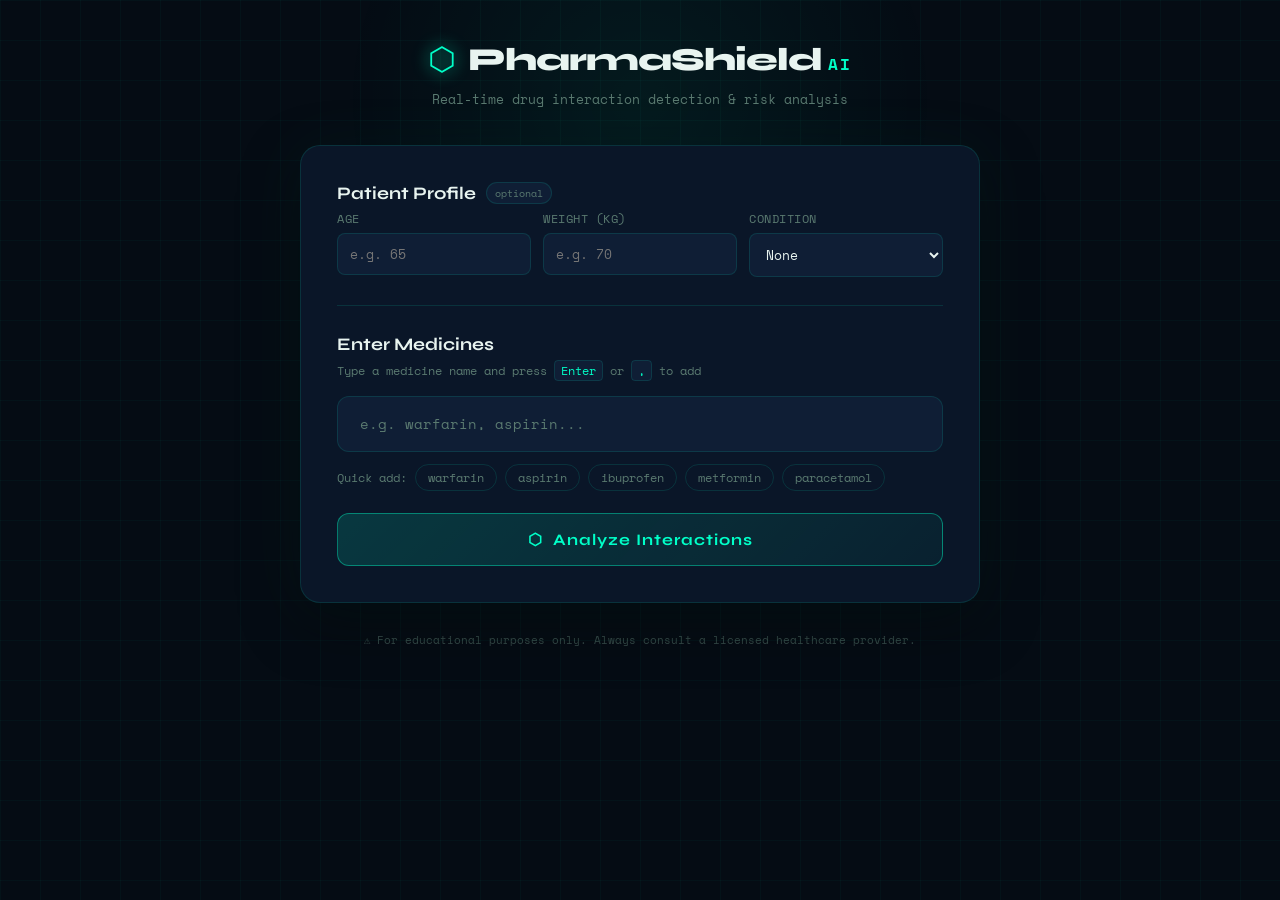
==== frontend/index.html @ 7d6c2cfd "initial project setup-all files added" ====
<!DOCTYPE html>
<html lang="en">
<head>
  <meta charset="UTF-8" />
  <meta name="viewport" content="width=device-width, initial-scale=1.0"/>
  <title>PharmaShield AI — Drug Interaction Checker</title>
  <link rel="preconnect" href="https://fonts.googleapis.com">
  <link href="https://fonts.googleapis.com/css2?family=Space+Mono:wght@400;700&family=Syne:wght@400;600;700;800&display=swap" rel="stylesheet">
  <link rel="stylesheet" href="style.css" />
</head>
<body>

  <div class="bg-grid"></div>
  <div class="bg-glow"></div>

  <div class="app-wrapper">

    <!-- Header -->
    <header class="header">
      <div class="logo">
        <span class="logo-icon">⬡</span>
        <div class="logo-text">
          <span class="logo-main">PharmaShield</span>
          <span class="logo-sub">AI</span>
        </div>
      </div>
      <p class="tagline">Real-time drug interaction detection & risk analysis</p>
    </header>

    <!-- Main Card -->
    <main class="main-card">

      <!-- Patient Profile -->
      <section class="patient-section">
        <h2 class="section-title">Patient Profile <span class="optional-tag">optional</span></h2>
        <div class="patient-grid">
          <div class="field-group">
            <label class="field-label">Age</label>
            <input type="number" id="patientAge" class="field-input" placeholder="e.g. 65" min="1" max="120"/>
          </div>
          <div class="field-group">
            <label class="field-label">Weight (kg)</label>
            <input type="number" id="patientWeight" class="field-input" placeholder="e.g. 70" min="1" max="300"/>
          </div>
          <div class="field-group">
            <label class="field-label">Condition</label>
            <select id="patientCondition" class="field-input">
              <option value="None">None</option>
              <option>Diabetes</option>
              <option>Hypertension</option>
              <option>Heart Disease</option>
              <option>Kidney Disease</option>
              <option>Liver Disease</option>
              <option>Asthma</option>
              <option>Thyroid Disorder</option>
              <option>Pregnancy</option>
            </select>
          </div>
        </div>
      </section>

      <div class="divider"></div>

      <!-- Medicine Input -->
      <section class="input-section">
        <h2 class="section-title">Enter Medicines</h2>
        <p class="section-desc">Type a medicine name and press <kbd>Enter</kbd> or <kbd>,</kbd> to add</p>

        <div class="tag-input-wrapper" id="tagWrapper">
          <div class="tags-container" id="tagsContainer"></div>
          <input
            type="text"
            id="medicineInput"
            class="tag-input"
            placeholder="e.g. warfarin, aspirin..."
            autocomplete="off"
          />
        </div>
        <div class="autocomplete-dropdown" id="autocompleteDropdown"></div>

        <!-- Quick add chips -->
        <div class="quick-add">
          <span class="quick-label">Quick add:</span>
          <button class="chip" onclick="addMedicine('warfarin')">warfarin</button>
          <button class="chip" onclick="addMedicine('aspirin')">aspirin</button>
          <button class="chip" onclick="addMedicine('ibuprofen')">ibuprofen</button>
          <button class="chip" onclick="addMedicine('metformin')">metformin</button>
          <button class="chip" onclick="addMedicine('paracetamol')">paracetamol</button>
        </div>

        <button class="check-btn" id="checkBtn" onclick="checkInteractions()">
          <span class="btn-icon">⬡</span>
          Analyze Interactions
        </button>
      </section>

      <!-- Loading -->
      <div class="loading-state" id="loadingState" style="display:none">
        <div class="loading-spinner"></div>
        <p class="loading-text">Analyzing drug interactions...</p>
      </div>

      <!-- Results -->
      <section class="results-section" id="resultsSection" style="display:none">

        <div class="risk-banner" id="riskBanner">
          <div class="risk-icon" id="riskIcon"></div>
          <div class="risk-info">
            <span class="risk-label" id="riskLabel"></span>
            <span class="risk-detail" id="riskDetail"></span>
          </div>
          <div class="risk-badge" id="riskBadge"></div>
        </div>

        <div class="ai-box" id="aiBox" style="display:none">
          <div class="ai-header">
            <span class="ai-dot"></span>
            <span class="ai-title">AI Safety Summary</span>
          </div>
          <p class="ai-text" id="aiText"></p>
        </div>

        <div class="interactions-list" id="interactionsList"></div>

        <div class="stats-bar" id="statsBar"></div>

        <!-- Action Buttons -->
        <div class="action-row">
          <button class="action-btn whatsapp-btn" onclick="shareWhatsApp()">📲 Share on WhatsApp</button>
          <button class="action-btn history-btn" onclick="toggleHistory()">🕓 View History</button>
        </div>

        <div class="history-panel" id="historyPanel" style="display:none">
          <h3 class="history-title">Recent Checks</h3>
          <div id="historyList"></div>
        </div>

        <button class="reset-btn" onclick="resetApp()">← Check Another Combination</button>
      </section>

    </main>

    <footer class="footer">
      <p>⚠️ For educational purposes only. Always consult a licensed healthcare provider.</p>
    </footer>

  </div>

  <script src="script.js"></script>
</body>
</html>
---- frontend/style.css ----
/* ================================================
   PharmaShield AI — Dark Medical Aesthetic
   Fonts: Syne (display) + Space Mono (data)
   Theme: Deep navy + electric teal + risk colors
   ================================================ */

*, *::before, *::after { box-sizing: border-box; margin: 0; padding: 0; }

:root {
  --bg:          #050c14;
  --surface:     #0a1628;
  --surface2:    #0f1e35;
  --border:      rgba(0, 255, 200, 0.12);
  --border-hover:rgba(0, 255, 200, 0.3);
  --teal:        #00ffc8;
  --teal-dim:    rgba(0, 255, 200, 0.12);
  --red:         #ff4d6a;
  --red-dim:     rgba(255, 77, 106, 0.15);
  --orange:      #ff9f43;
  --orange-dim:  rgba(255, 159, 67, 0.15);
  --green:       #0be881;
  --green-dim:   rgba(11, 232, 129, 0.12);
  --text:        #e8f4f0;
  --text-muted:  #5a7a70;
  --text-dim:    #8aaaa0;
  --font-display:'Syne', sans-serif;
  --font-mono:   'Space Mono', monospace;
  --radius:      12px;
  --radius-sm:   8px;
}

body {
  background: var(--bg);
  color: var(--text);
  font-family: var(--font-display);
  min-height: 100vh;
  overflow-x: hidden;
}

/* ─── Background ─── */
.bg-grid {
  position: fixed; inset: 0; z-index: 0;
  background-image:
    linear-gradient(rgba(0,255,200,0.03) 1px, transparent 1px),
    linear-gradient(90deg, rgba(0,255,200,0.03) 1px, transparent 1px);
  background-size: 40px 40px;
  pointer-events: none;
}

.bg-glow {
  position: fixed; top: -200px; left: 50%; transform: translateX(-50%);
  width: 600px; height: 600px;
  background: radial-gradient(circle, rgba(0,255,200,0.06) 0%, transparent 70%);
  pointer-events: none; z-index: 0;
}

/* ─── Layout ─── */
.app-wrapper {
  position: relative; z-index: 1;
  max-width: 720px;
  margin: 0 auto;
  padding: 40px 20px 60px;
}

/* ─── Header ─── */
.header {
  text-align: center;
  margin-bottom: 36px;
  animation: fadeDown 0.6s ease both;
}

.logo {
  display: inline-flex;
  align-items: center;
  gap: 12px;
  margin-bottom: 10px;
}

.logo-icon {
  font-size: 2rem;
  color: var(--teal);
  filter: drop-shadow(0 0 8px var(--teal));
  animation: pulse 2s infinite;
}

.logo-text { display: flex; align-items: baseline; gap: 6px; }

.logo-main {
  font-size: 2rem;
  font-weight: 800;
  letter-spacing: -1px;
}

.logo-sub {
  font-size: 1rem;
  font-weight: 700;
  color: var(--teal);
  font-family: var(--font-mono);
  letter-spacing: 2px;
}

.tagline {
  font-size: 0.82rem;
  color: var(--text-muted);
  font-family: var(--font-mono);
}

/* ─── Card ─── */
.main-card {
  background: var(--surface);
  border: 1px solid var(--border);
  border-radius: 20px;
  padding: 36px;
  box-shadow: 0 0 60px rgba(0,255,200,0.04), 0 20px 60px rgba(0,0,0,0.4);
  animation: fadeUp 0.7s ease both;
}

.divider {
  height: 1px;
  background: var(--border);
  margin: 28px 0;
}

/* ─── Section Titles ─── */
.section-title {
  font-size: 1.1rem;
  font-weight: 700;
  margin-bottom: 6px;
  display: flex;
  align-items: center;
  gap: 10px;
}

.optional-tag {
  font-size: 0.65rem;
  font-family: var(--font-mono);
  color: var(--text-muted);
  background: var(--surface2);
  border: 1px solid var(--border);
  border-radius: 20px;
  padding: 2px 8px;
  font-weight: 400;
}

.section-desc {
  font-size: 0.78rem;
  color: var(--text-muted);
  font-family: var(--font-mono);
  margin-bottom: 16px;
}

kbd {
  background: var(--surface2);
  border: 1px solid var(--border);
  border-radius: 4px;
  padding: 1px 6px;
  font-family: var(--font-mono);
  font-size: 0.72rem;
  color: var(--teal);
}

/* ─── Patient Profile ─── */
.patient-grid {
  display: grid;
  grid-template-columns: 1fr 1fr 1fr;
  gap: 12px;
}

.field-group { display: flex; flex-direction: column; gap: 6px; }

.field-label {
  font-size: 0.72rem;
  font-family: var(--font-mono);
  color: var(--text-muted);
  text-transform: uppercase;
  letter-spacing: 0.5px;
}

.field-input {
  background: var(--surface2);
  border: 1px solid var(--border);
  border-radius: var(--radius-sm);
  padding: 10px 12px;
  color: var(--text);
  font-family: var(--font-mono);
  font-size: 0.82rem;
  outline: none;
  transition: border-color 0.2s;
  width: 100%;
}

.field-input:focus {
  border-color: var(--teal);
  box-shadow: 0 0 0 3px rgba(0,255,200,0.06);
}

.field-input option { background: var(--surface2); }

/* ─── Tag Input ─── */
.tag-input-wrapper {
  background: var(--surface2);
  border: 1px solid var(--border);
  border-radius: var(--radius);
  padding: 10px 14px;
  min-height: 56px;
  display: flex;
  flex-wrap: wrap;
  align-items: center;
  gap: 8px;
  cursor: text;
  transition: border-color 0.2s;
}

.tag-input-wrapper:focus-within {
  border-color: var(--teal);
  box-shadow: 0 0 0 3px rgba(0,255,200,0.06);
}

.tags-container { display: flex; flex-wrap: wrap; gap: 6px; }

.medicine-tag {
  background: var(--teal-dim);
  border: 1px solid rgba(0,255,200,0.3);
  color: var(--teal);
  border-radius: 20px;
  padding: 4px 10px 4px 12px;
  font-size: 0.78rem;
  font-family: var(--font-mono);
  display: flex;
  align-items: center;
  gap: 6px;
  animation: tagPop 0.2s ease both;
}

.medicine-tag .remove-tag {
  cursor: pointer;
  color: rgba(0,255,200,0.5);
  transition: color 0.15s;
  line-height: 1;
}
.medicine-tag .remove-tag:hover { color: var(--teal); }

.tag-input {
  background: transparent;
  border: none;
  outline: none;
  color: var(--text);
  font-family: var(--font-mono);
  font-size: 0.85rem;
  flex: 1;
  min-width: 140px;
}
.tag-input::placeholder { color: var(--text-muted); }

/* ─── Autocomplete ─── */
.autocomplete-dropdown {
  background: var(--surface2);
  border: 1px solid var(--border-hover);
  border-radius: var(--radius-sm);
  margin-top: 4px;
  display: none;
  max-height: 180px;
  overflow-y: auto;
  box-shadow: 0 10px 30px rgba(0,0,0,0.4);
}
.autocomplete-dropdown.visible { display: block; }

.autocomplete-item {
  padding: 10px 14px;
  font-size: 0.8rem;
  font-family: var(--font-mono);
  color: var(--text-dim);
  cursor: pointer;
  transition: all 0.15s;
}
.autocomplete-item:hover,
.autocomplete-item.active {
  background: var(--teal-dim);
  color: var(--teal);
}

/* ─── Quick Chips ─── */
.quick-add {
  display: flex;
  flex-wrap: wrap;
  align-items: center;
  gap: 8px;
  margin-top: 12px;
}

.quick-label {
  font-size: 0.72rem;
  color: var(--text-muted);
  font-family: var(--font-mono);
}

.chip {
  background: transparent;
  border: 1px solid var(--border);
  color: var(--text-muted);
  border-radius: 20px;
  padding: 4px 12px;
  font-size: 0.72rem;
  font-family: var(--font-mono);
  cursor: pointer;
  transition: all 0.2s;
}
.chip:hover {
  border-color: var(--teal);
  color: var(--teal);
  background: var(--teal-dim);
}

/* ─── Check Button ─── */
.check-btn {
  width: 100%;
  margin-top: 22px;
  padding: 16px;
  background: linear-gradient(135deg, rgba(0,255,200,0.15), rgba(0,255,200,0.05));
  border: 1px solid rgba(0,255,200,0.4);
  border-radius: var(--radius);
  color: var(--teal);
  font-family: var(--font-display);
  font-size: 1rem;
  font-weight: 700;
  letter-spacing: 1px;
  cursor: pointer;
  transition: all 0.25s;
  display: flex;
  align-items: center;
  justify-content: center;
  gap: 10px;
}
.check-btn:hover {
  background: linear-gradient(135deg, rgba(0,255,200,0.25), rgba(0,255,200,0.1));
  box-shadow: 0 0 30px rgba(0,255,200,0.15);
  transform: translateY(-1px);
}
.check-btn:active { transform: translateY(0); }
.btn-icon { animation: spin 8s linear infinite; }

/* ─── Loading ─── */
.loading-state { text-align: center; padding: 50px 20px; }

.loading-spinner {
  width: 48px; height: 48px;
  border: 2px solid var(--border);
  border-top-color: var(--teal);
  border-radius: 50%;
  animation: spinFast 0.8s linear infinite;
  margin: 0 auto 20px;
}

.loading-text {
  font-family: var(--font-mono);
  font-size: 0.82rem;
  color: var(--text-muted);
}

/* ─── Risk Banner ─── */
.risk-banner {
  border-radius: var(--radius);
  padding: 20px 24px;
  display: flex;
  align-items: center;
  gap: 16px;
  margin-bottom: 18px;
  animation: fadeUp 0.4s ease both;
}
.risk-banner.dangerous   { background: var(--red-dim);   border: 1px solid rgba(255,77,106,0.4); }
.risk-banner.moderate    { background: var(--orange-dim); border: 1px solid rgba(255,159,67,0.4); }
.risk-banner.safe,
.risk-banner.no_interactions_found {
  background: var(--green-dim);
  border: 1px solid rgba(11,232,129,0.3);
}

.risk-icon { font-size: 2rem; }
.risk-info { flex: 1; }

.risk-label {
  display: block;
  font-size: 1rem;
  font-weight: 800;
  margin-bottom: 3px;
}
.risk-banner.dangerous .risk-label   { color: var(--red); }
.risk-banner.moderate .risk-label    { color: var(--orange); }
.risk-banner.safe .risk-label,
.risk-banner.no_interactions_found .risk-label { color: var(--green); }

.risk-detail {
  font-size: 0.76rem;
  font-family: var(--font-mono);
  color: var(--text-muted);
}

.risk-badge {
  font-family: var(--font-mono);
  font-size: 0.68rem;
  padding: 4px 10px;
  border-radius: 20px;
  font-weight: 700;
  letter-spacing: 1px;
  white-space: nowrap;
}
.risk-banner.dangerous .risk-badge {
  background: rgba(255,77,106,0.2); color: var(--red);
  border: 1px solid rgba(255,77,106,0.3);
}
.risk-banner.moderate .risk-badge {
  background: rgba(255,159,67,0.2); color: var(--orange);
  border: 1px solid rgba(255,159,67,0.3);
}
.risk-banner.safe .risk-badge,
.risk-banner.no_interactions_found .risk-badge {
  background: rgba(11,232,129,0.15); color: var(--green);
  border: 1px solid rgba(11,232,129,0.3);
}

/* ─── AI Box ─── */
.ai-box {
  background: rgba(0,255,200,0.04);
  border: 1px solid rgba(0,255,200,0.15);
  border-radius: var(--radius);
  padding: 18px 20px;
  margin-bottom: 18px;
  animation: fadeUp 0.5s ease both 0.1s;
}

.ai-header {
  display: flex;
  align-items: center;
  gap: 8px;
  margin-bottom: 10px;
}

.ai-dot {
  width: 8px; height: 8px;
  background: var(--teal);
  border-radius: 50%;
  animation: pulse 1.5s infinite;
  box-shadow: 0 0 8px var(--teal);
}

.ai-title {
  font-size: 0.72rem;
  font-family: var(--font-mono);
  color: var(--teal);
  letter-spacing: 1px;
  text-transform: uppercase;
}

.ai-text {
  font-size: 0.86rem;
  color: var(--text-dim);
  line-height: 1.7;
}

/* ─── Interaction Cards ─── */
.interactions-list {
  display: flex;
  flex-direction: column;
  gap: 10px;
  margin-bottom: 18px;
}

.interaction-card {
  background: var(--surface2);
  border-radius: var(--radius);
  padding: 16px 18px;
  border-left: 3px solid transparent;
  animation: fadeUp 0.4s ease both;
  transition: transform 0.2s;
}
.interaction-card:hover { transform: translateX(3px); }
.interaction-card.dangerous { border-left-color: var(--red); }
.interaction-card.moderate  { border-left-color: var(--orange); }
.interaction-card.safe      { border-left-color: var(--green); }

.card-header {
  display: flex;
  align-items: center;
  justify-content: space-between;
  margin-bottom: 8px;
}

.drug-pair {
  font-family: var(--font-mono);
  font-size: 0.85rem;
  font-weight: 700;
  color: var(--text);
}
.drug-pair .plus { color: var(--text-muted); margin: 0 5px; }

.severity-pill {
  font-size: 0.66rem;
  font-family: var(--font-mono);
  font-weight: 700;
  letter-spacing: 1px;
  text-transform: uppercase;
  padding: 3px 10px;
  border-radius: 20px;
}
.severity-pill.dangerous { background: rgba(255,77,106,0.15);  color: var(--red);    border: 1px solid rgba(255,77,106,0.25); }
.severity-pill.moderate  { background: rgba(255,159,67,0.15);  color: var(--orange); border: 1px solid rgba(255,159,67,0.25); }
.severity-pill.safe      { background: rgba(11,232,129,0.1);   color: var(--green);  border: 1px solid rgba(11,232,129,0.2); }

.card-effect {
  font-size: 0.82rem;
  color: var(--text-dim);
  line-height: 1.6;
  margin-bottom: 8px;
}

.card-recommendation {
  font-size: 0.76rem;
  font-family: var(--font-mono);
  color: var(--text-muted);
  padding: 8px 12px;
  background: rgba(255,255,255,0.03);
  border-radius: 6px;
  line-height: 1.5;
}
.card-recommendation::before { content: "→ "; color: var(--teal); }

/* ─── Stats Bar ─── */
.stats-bar {
  display: flex;
  gap: 1px;
  background: var(--border);
  border-radius: var(--radius-sm);
  overflow: hidden;
  margin-bottom: 18px;
}

.stat-item {
  flex: 1;
  background: var(--surface2);
  padding: 12px 8px;
  text-align: center;
}

.stat-value {
  display: block;
  font-size: 1.3rem;
  font-weight: 800;
  font-family: var(--font-mono);
  color: var(--teal);
}

.stat-label {
  font-size: 0.65rem;
  color: var(--text-muted);
  font-family: var(--font-mono);
  text-transform: uppercase;
  letter-spacing: 0.5px;
}

/* ─── Action Row ─── */
.action-row {
  display: flex;
  gap: 10px;
  margin-bottom: 12px;
}

.action-btn {
  flex: 1;
  padding: 11px;
  border-radius: var(--radius-sm);
  font-family: var(--font-mono);
  font-size: 0.78rem;
  cursor: pointer;
  transition: all 0.2s;
  border: 1px solid var(--border);
  background: transparent;
  color: var(--text-muted);
}

.action-btn:hover {
  border-color: var(--teal);
  color: var(--teal);
  background: var(--teal-dim);
}

/* ─── History ─── */
.history-panel {
  background: var(--surface2);
  border: 1px solid var(--border);
  border-radius: var(--radius);
  padding: 16px;
  margin-bottom: 12px;
}

.history-title {
  font-size: 0.8rem;
  font-family: var(--font-mono);
  color: var(--text-muted);
  text-transform: uppercase;
  letter-spacing: 1px;
  margin-bottom: 12px;
}

.history-item {
  display: flex;
  justify-content: space-between;
  align-items: center;
  padding: 8px 0;
  border-bottom: 1px solid var(--border);
  font-size: 0.78rem;
}
.history-item:last-child { border-bottom: none; }

.history-meds {
  font-family: var(--font-mono);
  color: var(--text-dim);
}

.history-risk {
  font-family: var(--font-mono);
  font-size: 0.68rem;
  font-weight: 700;
  padding: 2px 8px;
  border-radius: 10px;
}
.history-risk.dangerous { color: var(--red);    background: var(--red-dim); }
.history-risk.moderate  { color: var(--orange); background: var(--orange-dim); }
.history-risk.safe,
.history-risk.no_interactions_found { color: var(--green); background: var(--green-dim); }

/* ─── Reset Button ─── */
.reset-btn {
  background: transparent;
  border: 1px solid var(--border);
  color: var(--text-muted);
  border-radius: var(--radius-sm);
  padding: 10px 20px;
  font-family: var(--font-mono);
  font-size: 0.78rem;
  cursor: pointer;
  transition: all 0.2s;
  width: 100%;
}
.reset-btn:hover {
  border-color: var(--teal);
  color: var(--teal);
}

/* ─── Footer ─── */
.footer {
  text-align: center;
  margin-top: 28px;
  font-size: 0.7rem;
  font-family: var(--font-mono);
  color: var(--text-muted);
  opacity: 0.5;
}

/* ─── Animations ─── */
@keyframes fadeDown {
  from { opacity: 0; transform: translateY(-20px); }
  to   { opacity: 1; transform: translateY(0); }
}
@keyframes fadeUp {
  from { opacity: 0; transform: translateY(16px); }
  to   { opacity: 1; transform: translateY(0); }
}
@keyframes tagPop {
  from { opacity: 0; transform: scale(0.8); }
  to   { opacity: 1; transform: scale(1); }
}
@keyframes pulse {
  0%, 100% { opacity: 1; }
  50%       { opacity: 0.4; }
}
@keyframes spin     { to { transform: rotate(360deg); } }
@keyframes spinFast { to { transform: rotate(360deg); } }
@keyframes shake {
  0%, 100% { transform: translateX(0); }
  20%      { transform: translateX(-6px); }
  40%      { transform: translateX(6px); }
  60%      { transform: translateX(-4px); }
  80%      { transform: translateX(4px); }
}

/* ─── Scrollbar ─── */
::-webkit-scrollbar { width: 4px; }
::-webkit-scrollbar-track { background: transparent; }
::-webkit-scrollbar-thumb { background: var(--border); border-radius: 4px; }

/* ─── Responsive ─── */
@media (max-width: 520px) {
  .main-card    { padding: 20px 16px; }
  .logo-main    { font-size: 1.5rem; }
  .patient-grid { grid-template-columns: 1fr 1fr; }
  .stats-bar    { flex-wrap: wrap; }
  .action-row   { flex-direction: column; }
}
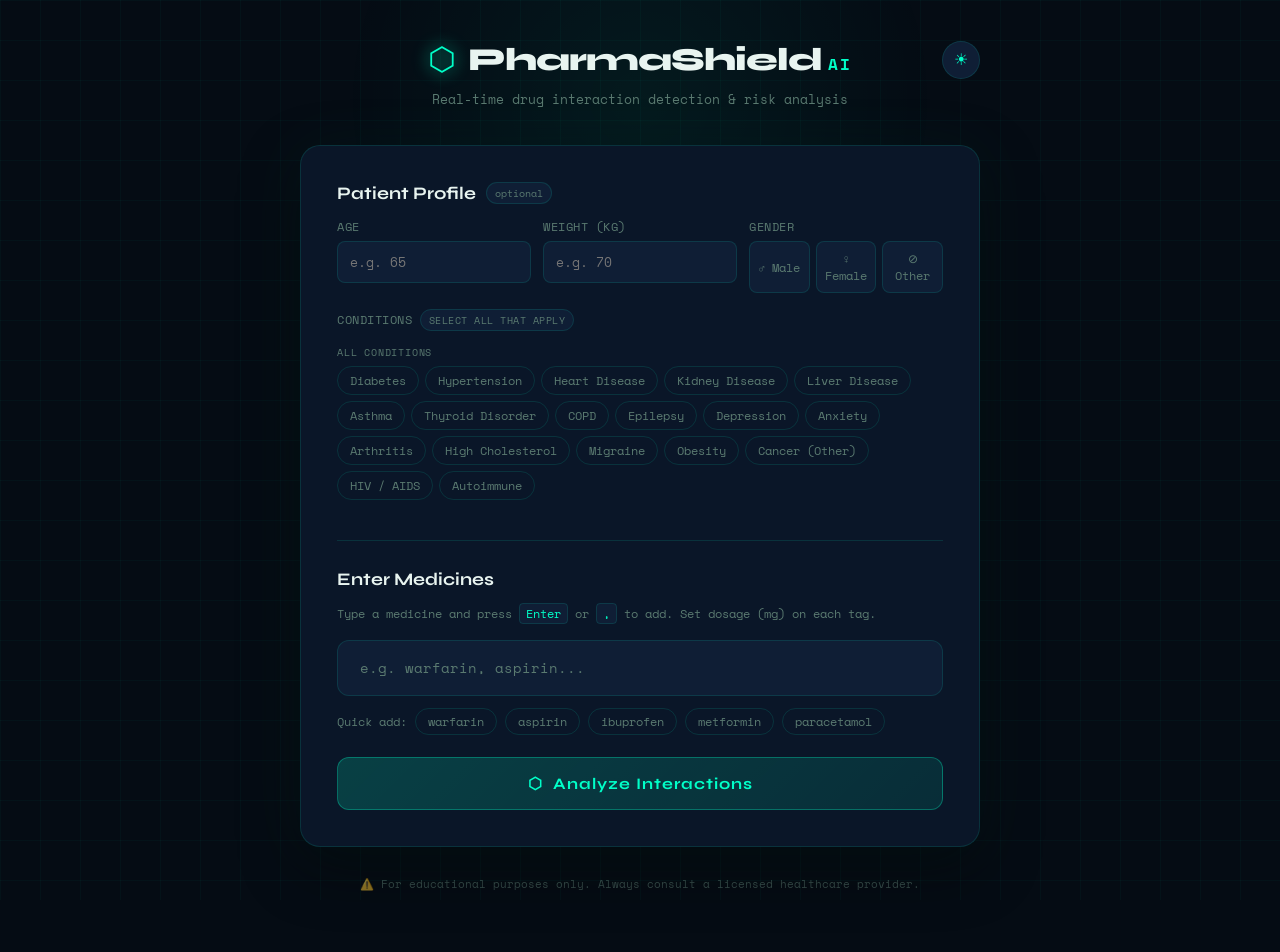
==== commit 03fb93cc: "added features" ====
--- a/frontend/index.html
+++ b/frontend/index.html
@@ -1,5 +1,5 @@
 <!DOCTYPE html>
-<html lang="en">
+<html lang="en" data-theme="dark">
 <head>
   <meta charset="UTF-8" />
   <meta name="viewport" content="width=device-width, initial-scale=1.0"/>
@@ -17,12 +17,17 @@
 
     <!-- Header -->
     <header class="header">
-      <div class="logo">
-        <span class="logo-icon">⬡</span>
-        <div class="logo-text">
-          <span class="logo-main">PharmaShield</span>
-          <span class="logo-sub">AI</span>
+      <div class="header-top">
+        <div class="logo">
+          <span class="logo-icon">⬡</span>
+          <div class="logo-text">
+            <span class="logo-main">PharmaShield</span>
+            <span class="logo-sub">AI</span>
+          </div>
         </div>
+        <button class="theme-toggle" id="themeToggle" onclick="toggleTheme()" title="Toggle light / dark">
+          <span class="theme-icon" id="themeIcon">☀</span>
+        </button>
       </div>
       <p class="tagline">Real-time drug interaction detection & risk analysis</p>
     </header>
@@ -33,6 +38,7 @@
       <!-- Patient Profile -->
       <section class="patient-section">
         <h2 class="section-title">Patient Profile <span class="optional-tag">optional</span></h2>
+
         <div class="patient-grid">
           <div class="field-group">
             <label class="field-label">Age</label>
@@ -43,18 +49,34 @@
             <input type="number" id="patientWeight" class="field-input" placeholder="e.g. 70" min="1" max="300"/>
           </div>
           <div class="field-group">
-            <label class="field-label">Condition</label>
-            <select id="patientCondition" class="field-input">
-              <option value="None">None</option>
-              <option>Diabetes</option>
-              <option>Hypertension</option>
-              <option>Heart Disease</option>
-              <option>Kidney Disease</option>
-              <option>Liver Disease</option>
-              <option>Asthma</option>
-              <option>Thyroid Disorder</option>
-              <option>Pregnancy</option>
-            </select>
+            <label class="field-label">Gender</label>
+            <div class="gender-group" id="genderGroup">
+              <button class="gender-btn" data-val="male"   onclick="selectGender(this)">♂ Male</button>
+              <button class="gender-btn" data-val="female" onclick="selectGender(this)">♀ Female</button>
+              <button class="gender-btn" data-val="other"  onclick="selectGender(this)">⊘ Other</button>
+            </div>
+          </div>
+        </div>
+
+        <!-- Conditions block — JS populates chips -->
+        <div class="field-group condition-field">
+          <div class="condition-label-row">
+            <label class="field-label">
+              Conditions <span class="optional-tag">select all that apply</span>
+            </label>
+            <span class="condition-gender-hint" id="conditionGenderHint"></span>
+          </div>
+
+          <!-- Priority / gender-specific conditions -->
+          <div class="condition-section" id="prioritySection" style="display:none">
+            <span class="condition-section-label" id="priorityLabel"></span>
+            <div class="condition-tags-wrapper" id="priorityChips"></div>
+          </div>
+
+          <!-- General conditions always visible -->
+          <div class="condition-section">
+            <span class="condition-section-label" id="generalLabel">General</span>
+            <div class="condition-tags-wrapper" id="generalChips"></div>
           </div>
         </div>
       </section>
@@ -64,7 +86,9 @@
       <!-- Medicine Input -->
       <section class="input-section">
         <h2 class="section-title">Enter Medicines</h2>
-        <p class="section-desc">Type a medicine name and press <kbd>Enter</kbd> or <kbd>,</kbd> to add</p>
+        <p class="section-desc">
+          Type a medicine and press <kbd>Enter</kbd> or <kbd>,</kbd> to add. Set dosage (mg) on each tag.
+        </p>
 
         <div class="tag-input-wrapper" id="tagWrapper">
           <div class="tags-container" id="tagsContainer"></div>
@@ -78,7 +102,6 @@
         </div>
         <div class="autocomplete-dropdown" id="autocompleteDropdown"></div>
 
-        <!-- Quick add chips -->
         <div class="quick-add">
           <span class="quick-label">Quick add:</span>
           <button class="chip" onclick="addMedicine('warfarin')">warfarin</button>
@@ -121,13 +144,11 @@
         </div>
 
         <div class="interactions-list" id="interactionsList"></div>
-
         <div class="stats-bar" id="statsBar"></div>
 
-        <!-- Action Buttons -->
         <div class="action-row">
-          <button class="action-btn whatsapp-btn" onclick="shareWhatsApp()">📲 Share on WhatsApp</button>
-          <button class="action-btn history-btn" onclick="toggleHistory()">🕓 View History</button>
+          <button class="action-btn" onclick="shareWhatsApp()">📲 Share on WhatsApp</button>
+          <button class="action-btn" onclick="toggleHistory()">🕓 View History</button>
         </div>
 
         <div class="history-panel" id="historyPanel" style="display:none">
--- a/frontend/style.css
+++ b/frontend/style.css
@@ -1,698 +1,1001 @@
 /* ================================================
-   PharmaShield AI — Dark Medical Aesthetic
-   Fonts: Syne (display) + Space Mono (data)
-   Theme: Deep navy + electric teal + risk colors
+   PharmaShield AI — Style
+   Fonts : Syne (display) + Space Mono (data)
+   Themes: Dark (default) + Light
    ================================================ */
 
-*, *::before, *::after { box-sizing: border-box; margin: 0; padding: 0; }
+   *, *::before, *::after { box-sizing: border-box; margin: 0; padding: 0; }
 
-:root {
-  --bg:          #050c14;
-  --surface:     #0a1628;
-  --surface2:    #0f1e35;
-  --border:      rgba(0, 255, 200, 0.12);
-  --border-hover:rgba(0, 255, 200, 0.3);
-  --teal:        #00ffc8;
-  --teal-dim:    rgba(0, 255, 200, 0.12);
-  --red:         #ff4d6a;
-  --red-dim:     rgba(255, 77, 106, 0.15);
-  --orange:      #ff9f43;
-  --orange-dim:  rgba(255, 159, 67, 0.15);
-  --green:       #0be881;
-  --green-dim:   rgba(11, 232, 129, 0.12);
-  --text:        #e8f4f0;
-  --text-muted:  #5a7a70;
-  --text-dim:    #8aaaa0;
-  --font-display:'Syne', sans-serif;
-  --font-mono:   'Space Mono', monospace;
-  --radius:      12px;
-  --radius-sm:   8px;
-}
-
-body {
-  background: var(--bg);
-  color: var(--text);
-  font-family: var(--font-display);
-  min-height: 100vh;
-  overflow-x: hidden;
-}
-
-/* ─── Background ─── */
-.bg-grid {
-  position: fixed; inset: 0; z-index: 0;
-  background-image:
-    linear-gradient(rgba(0,255,200,0.03) 1px, transparent 1px),
-    linear-gradient(90deg, rgba(0,255,200,0.03) 1px, transparent 1px);
-  background-size: 40px 40px;
-  pointer-events: none;
-}
-
-.bg-glow {
-  position: fixed; top: -200px; left: 50%; transform: translateX(-50%);
-  width: 600px; height: 600px;
-  background: radial-gradient(circle, rgba(0,255,200,0.06) 0%, transparent 70%);
-  pointer-events: none; z-index: 0;
-}
-
-/* ─── Layout ─── */
-.app-wrapper {
-  position: relative; z-index: 1;
-  max-width: 720px;
-  margin: 0 auto;
-  padding: 40px 20px 60px;
-}
-
-/* ─── Header ─── */
-.header {
-  text-align: center;
-  margin-bottom: 36px;
-  animation: fadeDown 0.6s ease both;
-}
-
-.logo {
-  display: inline-flex;
-  align-items: center;
-  gap: 12px;
-  margin-bottom: 10px;
-}
-
-.logo-icon {
-  font-size: 2rem;
-  color: var(--teal);
-  filter: drop-shadow(0 0 8px var(--teal));
-  animation: pulse 2s infinite;
-}
-
-.logo-text { display: flex; align-items: baseline; gap: 6px; }
-
-.logo-main {
-  font-size: 2rem;
-  font-weight: 800;
-  letter-spacing: -1px;
-}
-
-.logo-sub {
-  font-size: 1rem;
-  font-weight: 700;
-  color: var(--teal);
-  font-family: var(--font-mono);
-  letter-spacing: 2px;
-}
-
-.tagline {
-  font-size: 0.82rem;
-  color: var(--text-muted);
-  font-family: var(--font-mono);
-}
-
-/* ─── Card ─── */
-.main-card {
-  background: var(--surface);
-  border: 1px solid var(--border);
-  border-radius: 20px;
-  padding: 36px;
-  box-shadow: 0 0 60px rgba(0,255,200,0.04), 0 20px 60px rgba(0,0,0,0.4);
-  animation: fadeUp 0.7s ease both;
-}
-
-.divider {
-  height: 1px;
-  background: var(--border);
-  margin: 28px 0;
-}
-
-/* ─── Section Titles ─── */
-.section-title {
-  font-size: 1.1rem;
-  font-weight: 700;
-  margin-bottom: 6px;
-  display: flex;
-  align-items: center;
-  gap: 10px;
-}
-
-.optional-tag {
-  font-size: 0.65rem;
-  font-family: var(--font-mono);
-  color: var(--text-muted);
-  background: var(--surface2);
-  border: 1px solid var(--border);
-  border-radius: 20px;
-  padding: 2px 8px;
-  font-weight: 400;
-}
-
-.section-desc {
-  font-size: 0.78rem;
-  color: var(--text-muted);
-  font-family: var(--font-mono);
-  margin-bottom: 16px;
-}
-
-kbd {
-  background: var(--surface2);
-  border: 1px solid var(--border);
-  border-radius: 4px;
-  padding: 1px 6px;
-  font-family: var(--font-mono);
-  font-size: 0.72rem;
-  color: var(--teal);
-}
-
-/* ─── Patient Profile ─── */
-.patient-grid {
-  display: grid;
-  grid-template-columns: 1fr 1fr 1fr;
-  gap: 12px;
-}
-
-.field-group { display: flex; flex-direction: column; gap: 6px; }
-
-.field-label {
-  font-size: 0.72rem;
-  font-family: var(--font-mono);
-  color: var(--text-muted);
-  text-transform: uppercase;
-  letter-spacing: 0.5px;
-}
-
-.field-input {
-  background: var(--surface2);
-  border: 1px solid var(--border);
-  border-radius: var(--radius-sm);
-  padding: 10px 12px;
-  color: var(--text);
-  font-family: var(--font-mono);
-  font-size: 0.82rem;
-  outline: none;
-  transition: border-color 0.2s;
-  width: 100%;
-}
-
-.field-input:focus {
-  border-color: var(--teal);
-  box-shadow: 0 0 0 3px rgba(0,255,200,0.06);
-}
-
-.field-input option { background: var(--surface2); }
-
-/* ─── Tag Input ─── */
-.tag-input-wrapper {
-  background: var(--surface2);
-  border: 1px solid var(--border);
-  border-radius: var(--radius);
-  padding: 10px 14px;
-  min-height: 56px;
-  display: flex;
-  flex-wrap: wrap;
-  align-items: center;
-  gap: 8px;
-  cursor: text;
-  transition: border-color 0.2s;
-}
-
-.tag-input-wrapper:focus-within {
-  border-color: var(--teal);
-  box-shadow: 0 0 0 3px rgba(0,255,200,0.06);
-}
-
-.tags-container { display: flex; flex-wrap: wrap; gap: 6px; }
-
-.medicine-tag {
-  background: var(--teal-dim);
-  border: 1px solid rgba(0,255,200,0.3);
-  color: var(--teal);
-  border-radius: 20px;
-  padding: 4px 10px 4px 12px;
-  font-size: 0.78rem;
-  font-family: var(--font-mono);
-  display: flex;
-  align-items: center;
-  gap: 6px;
-  animation: tagPop 0.2s ease both;
-}
-
-.medicine-tag .remove-tag {
-  cursor: pointer;
-  color: rgba(0,255,200,0.5);
-  transition: color 0.15s;
-  line-height: 1;
-}
-.medicine-tag .remove-tag:hover { color: var(--teal); }
-
-.tag-input {
-  background: transparent;
-  border: none;
-  outline: none;
-  color: var(--text);
-  font-family: var(--font-mono);
-  font-size: 0.85rem;
-  flex: 1;
-  min-width: 140px;
-}
-.tag-input::placeholder { color: var(--text-muted); }
-
-/* ─── Autocomplete ─── */
-.autocomplete-dropdown {
-  background: var(--surface2);
-  border: 1px solid var(--border-hover);
-  border-radius: var(--radius-sm);
-  margin-top: 4px;
-  display: none;
-  max-height: 180px;
-  overflow-y: auto;
-  box-shadow: 0 10px 30px rgba(0,0,0,0.4);
-}
-.autocomplete-dropdown.visible { display: block; }
-
-.autocomplete-item {
-  padding: 10px 14px;
-  font-size: 0.8rem;
-  font-family: var(--font-mono);
-  color: var(--text-dim);
-  cursor: pointer;
-  transition: all 0.15s;
-}
-.autocomplete-item:hover,
-.autocomplete-item.active {
-  background: var(--teal-dim);
-  color: var(--teal);
-}
-
-/* ─── Quick Chips ─── */
-.quick-add {
-  display: flex;
-  flex-wrap: wrap;
-  align-items: center;
-  gap: 8px;
-  margin-top: 12px;
-}
-
-.quick-label {
-  font-size: 0.72rem;
-  color: var(--text-muted);
-  font-family: var(--font-mono);
-}
-
-.chip {
-  background: transparent;
-  border: 1px solid var(--border);
-  color: var(--text-muted);
-  border-radius: 20px;
-  padding: 4px 12px;
-  font-size: 0.72rem;
-  font-family: var(--font-mono);
-  cursor: pointer;
-  transition: all 0.2s;
-}
-.chip:hover {
-  border-color: var(--teal);
-  color: var(--teal);
-  background: var(--teal-dim);
-}
-
-/* ─── Check Button ─── */
-.check-btn {
-  width: 100%;
-  margin-top: 22px;
-  padding: 16px;
-  background: linear-gradient(135deg, rgba(0,255,200,0.15), rgba(0,255,200,0.05));
-  border: 1px solid rgba(0,255,200,0.4);
-  border-radius: var(--radius);
-  color: var(--teal);
-  font-family: var(--font-display);
-  font-size: 1rem;
-  font-weight: 700;
-  letter-spacing: 1px;
-  cursor: pointer;
-  transition: all 0.25s;
-  display: flex;
-  align-items: center;
-  justify-content: center;
-  gap: 10px;
-}
-.check-btn:hover {
-  background: linear-gradient(135deg, rgba(0,255,200,0.25), rgba(0,255,200,0.1));
-  box-shadow: 0 0 30px rgba(0,255,200,0.15);
-  transform: translateY(-1px);
-}
-.check-btn:active { transform: translateY(0); }
-.btn-icon { animation: spin 8s linear infinite; }
-
-/* ─── Loading ─── */
-.loading-state { text-align: center; padding: 50px 20px; }
-
-.loading-spinner {
-  width: 48px; height: 48px;
-  border: 2px solid var(--border);
-  border-top-color: var(--teal);
-  border-radius: 50%;
-  animation: spinFast 0.8s linear infinite;
-  margin: 0 auto 20px;
-}
-
-.loading-text {
-  font-family: var(--font-mono);
-  font-size: 0.82rem;
-  color: var(--text-muted);
-}
-
-/* ─── Risk Banner ─── */
-.risk-banner {
-  border-radius: var(--radius);
-  padding: 20px 24px;
-  display: flex;
-  align-items: center;
-  gap: 16px;
-  margin-bottom: 18px;
-  animation: fadeUp 0.4s ease both;
-}
-.risk-banner.dangerous   { background: var(--red-dim);   border: 1px solid rgba(255,77,106,0.4); }
-.risk-banner.moderate    { background: var(--orange-dim); border: 1px solid rgba(255,159,67,0.4); }
-.risk-banner.safe,
-.risk-banner.no_interactions_found {
-  background: var(--green-dim);
-  border: 1px solid rgba(11,232,129,0.3);
-}
-
-.risk-icon { font-size: 2rem; }
-.risk-info { flex: 1; }
-
-.risk-label {
-  display: block;
-  font-size: 1rem;
-  font-weight: 800;
-  margin-bottom: 3px;
-}
-.risk-banner.dangerous .risk-label   { color: var(--red); }
-.risk-banner.moderate .risk-label    { color: var(--orange); }
-.risk-banner.safe .risk-label,
-.risk-banner.no_interactions_found .risk-label { color: var(--green); }
-
-.risk-detail {
-  font-size: 0.76rem;
-  font-family: var(--font-mono);
-  color: var(--text-muted);
-}
-
-.risk-badge {
-  font-family: var(--font-mono);
-  font-size: 0.68rem;
-  padding: 4px 10px;
-  border-radius: 20px;
-  font-weight: 700;
-  letter-spacing: 1px;
-  white-space: nowrap;
-}
-.risk-banner.dangerous .risk-badge {
-  background: rgba(255,77,106,0.2); color: var(--red);
-  border: 1px solid rgba(255,77,106,0.3);
-}
-.risk-banner.moderate .risk-badge {
-  background: rgba(255,159,67,0.2); color: var(--orange);
-  border: 1px solid rgba(255,159,67,0.3);
-}
-.risk-banner.safe .risk-badge,
-.risk-banner.no_interactions_found .risk-badge {
-  background: rgba(11,232,129,0.15); color: var(--green);
-  border: 1px solid rgba(11,232,129,0.3);
-}
-
-/* ─── AI Box ─── */
-.ai-box {
-  background: rgba(0,255,200,0.04);
-  border: 1px solid rgba(0,255,200,0.15);
-  border-radius: var(--radius);
-  padding: 18px 20px;
-  margin-bottom: 18px;
-  animation: fadeUp 0.5s ease both 0.1s;
-}
-
-.ai-header {
-  display: flex;
-  align-items: center;
-  gap: 8px;
-  margin-bottom: 10px;
-}
-
-.ai-dot {
-  width: 8px; height: 8px;
-  background: var(--teal);
-  border-radius: 50%;
-  animation: pulse 1.5s infinite;
-  box-shadow: 0 0 8px var(--teal);
-}
-
-.ai-title {
-  font-size: 0.72rem;
-  font-family: var(--font-mono);
-  color: var(--teal);
-  letter-spacing: 1px;
-  text-transform: uppercase;
-}
-
-.ai-text {
-  font-size: 0.86rem;
-  color: var(--text-dim);
-  line-height: 1.7;
-}
-
-/* ─── Interaction Cards ─── */
-.interactions-list {
-  display: flex;
-  flex-direction: column;
-  gap: 10px;
-  margin-bottom: 18px;
-}
-
-.interaction-card {
-  background: var(--surface2);
-  border-radius: var(--radius);
-  padding: 16px 18px;
-  border-left: 3px solid transparent;
-  animation: fadeUp 0.4s ease both;
-  transition: transform 0.2s;
-}
-.interaction-card:hover { transform: translateX(3px); }
-.interaction-card.dangerous { border-left-color: var(--red); }
-.interaction-card.moderate  { border-left-color: var(--orange); }
-.interaction-card.safe      { border-left-color: var(--green); }
-
-.card-header {
-  display: flex;
-  align-items: center;
-  justify-content: space-between;
-  margin-bottom: 8px;
-}
-
-.drug-pair {
-  font-family: var(--font-mono);
-  font-size: 0.85rem;
-  font-weight: 700;
-  color: var(--text);
-}
-.drug-pair .plus { color: var(--text-muted); margin: 0 5px; }
-
-.severity-pill {
-  font-size: 0.66rem;
-  font-family: var(--font-mono);
-  font-weight: 700;
-  letter-spacing: 1px;
-  text-transform: uppercase;
-  padding: 3px 10px;
-  border-radius: 20px;
-}
-.severity-pill.dangerous { background: rgba(255,77,106,0.15);  color: var(--red);    border: 1px solid rgba(255,77,106,0.25); }
-.severity-pill.moderate  { background: rgba(255,159,67,0.15);  color: var(--orange); border: 1px solid rgba(255,159,67,0.25); }
-.severity-pill.safe      { background: rgba(11,232,129,0.1);   color: var(--green);  border: 1px solid rgba(11,232,129,0.2); }
-
-.card-effect {
-  font-size: 0.82rem;
-  color: var(--text-dim);
-  line-height: 1.6;
-  margin-bottom: 8px;
-}
-
-.card-recommendation {
-  font-size: 0.76rem;
-  font-family: var(--font-mono);
-  color: var(--text-muted);
-  padding: 8px 12px;
-  background: rgba(255,255,255,0.03);
-  border-radius: 6px;
-  line-height: 1.5;
-}
-.card-recommendation::before { content: "→ "; color: var(--teal); }
-
-/* ─── Stats Bar ─── */
-.stats-bar {
-  display: flex;
-  gap: 1px;
-  background: var(--border);
-  border-radius: var(--radius-sm);
-  overflow: hidden;
-  margin-bottom: 18px;
-}
-
-.stat-item {
-  flex: 1;
-  background: var(--surface2);
-  padding: 12px 8px;
-  text-align: center;
-}
-
-.stat-value {
-  display: block;
-  font-size: 1.3rem;
-  font-weight: 800;
-  font-family: var(--font-mono);
-  color: var(--teal);
-}
-
-.stat-label {
-  font-size: 0.65rem;
-  color: var(--text-muted);
-  font-family: var(--font-mono);
-  text-transform: uppercase;
-  letter-spacing: 0.5px;
-}
-
-/* ─── Action Row ─── */
-.action-row {
-  display: flex;
-  gap: 10px;
-  margin-bottom: 12px;
-}
-
-.action-btn {
-  flex: 1;
-  padding: 11px;
-  border-radius: var(--radius-sm);
-  font-family: var(--font-mono);
-  font-size: 0.78rem;
-  cursor: pointer;
-  transition: all 0.2s;
-  border: 1px solid var(--border);
-  background: transparent;
-  color: var(--text-muted);
-}
-
-.action-btn:hover {
-  border-color: var(--teal);
-  color: var(--teal);
-  background: var(--teal-dim);
-}
-
-/* ─── History ─── */
-.history-panel {
-  background: var(--surface2);
-  border: 1px solid var(--border);
-  border-radius: var(--radius);
-  padding: 16px;
-  margin-bottom: 12px;
-}
-
-.history-title {
-  font-size: 0.8rem;
-  font-family: var(--font-mono);
-  color: var(--text-muted);
-  text-transform: uppercase;
-  letter-spacing: 1px;
-  margin-bottom: 12px;
-}
-
-.history-item {
-  display: flex;
-  justify-content: space-between;
-  align-items: center;
-  padding: 8px 0;
-  border-bottom: 1px solid var(--border);
-  font-size: 0.78rem;
-}
-.history-item:last-child { border-bottom: none; }
-
-.history-meds {
-  font-family: var(--font-mono);
-  color: var(--text-dim);
-}
-
-.history-risk {
-  font-family: var(--font-mono);
-  font-size: 0.68rem;
-  font-weight: 700;
-  padding: 2px 8px;
-  border-radius: 10px;
-}
-.history-risk.dangerous { color: var(--red);    background: var(--red-dim); }
-.history-risk.moderate  { color: var(--orange); background: var(--orange-dim); }
-.history-risk.safe,
-.history-risk.no_interactions_found { color: var(--green); background: var(--green-dim); }
-
-/* ─── Reset Button ─── */
-.reset-btn {
-  background: transparent;
-  border: 1px solid var(--border);
-  color: var(--text-muted);
-  border-radius: var(--radius-sm);
-  padding: 10px 20px;
-  font-family: var(--font-mono);
-  font-size: 0.78rem;
-  cursor: pointer;
-  transition: all 0.2s;
-  width: 100%;
-}
-.reset-btn:hover {
-  border-color: var(--teal);
-  color: var(--teal);
-}
-
-/* ─── Footer ─── */
-.footer {
-  text-align: center;
-  margin-top: 28px;
-  font-size: 0.7rem;
-  font-family: var(--font-mono);
-  color: var(--text-muted);
-  opacity: 0.5;
-}
-
-/* ─── Animations ─── */
-@keyframes fadeDown {
-  from { opacity: 0; transform: translateY(-20px); }
-  to   { opacity: 1; transform: translateY(0); }
-}
-@keyframes fadeUp {
-  from { opacity: 0; transform: translateY(16px); }
-  to   { opacity: 1; transform: translateY(0); }
-}
-@keyframes tagPop {
-  from { opacity: 0; transform: scale(0.8); }
-  to   { opacity: 1; transform: scale(1); }
-}
-@keyframes pulse {
-  0%, 100% { opacity: 1; }
-  50%       { opacity: 0.4; }
-}
-@keyframes spin     { to { transform: rotate(360deg); } }
-@keyframes spinFast { to { transform: rotate(360deg); } }
-@keyframes shake {
-  0%, 100% { transform: translateX(0); }
-  20%      { transform: translateX(-6px); }
-  40%      { transform: translateX(6px); }
-  60%      { transform: translateX(-4px); }
-  80%      { transform: translateX(4px); }
-}
-
-/* ─── Scrollbar ─── */
-::-webkit-scrollbar { width: 4px; }
-::-webkit-scrollbar-track { background: transparent; }
-::-webkit-scrollbar-thumb { background: var(--border); border-radius: 4px; }
-
-/* ─── Responsive ─── */
-@media (max-width: 520px) {
-  .main-card    { padding: 20px 16px; }
-  .logo-main    { font-size: 1.5rem; }
-  .patient-grid { grid-template-columns: 1fr 1fr; }
-  .stats-bar    { flex-wrap: wrap; }
-  .action-row   { flex-direction: column; }
-}
+   /* ─── DARK THEME (default) ─── */
+   :root,
+   [data-theme="dark"] {
+     --bg:           #050c14;
+     --surface:      #0a1628;
+     --surface2:     #0f1e35;
+     --surface3:     #13243f;
+     --border:       rgba(0,255,200,0.12);
+     --border-hover: rgba(0,255,200,0.3);
+     --teal:         #00ffc8;
+     --teal-dim:     rgba(0,255,200,0.10);
+     --teal-mid:     rgba(0,255,200,0.18);
+     --red:          #ff4d6a;
+     --red-dim:      rgba(255,77,106,0.15);
+     --orange:       #ff9f43;
+     --orange-dim:   rgba(255,159,67,0.15);
+     --green:        #0be881;
+     --green-dim:    rgba(11,232,129,0.12);
+     --text:         #e8f4f0;
+     --text-muted:   #5a7a70;
+     --text-dim:     #8aaaa0;
+     --font-display: 'Syne', sans-serif;
+     --font-mono:    'Space Mono', monospace;
+     --radius:       12px;
+     --radius-sm:    8px;
+     --shadow:       0 20px 60px rgba(0,0,0,0.45);
+     --card-glow:    0 0 60px rgba(0,255,200,0.04);
+   }
+   
+   /* ─── LIGHT THEME ─── */
+   [data-theme="light"] {
+     --bg:           #f0f7f5;
+     --surface:      #ffffff;
+     --surface2:     #eaf4f1;
+     --surface3:     #ddf0eb;
+     --border:       rgba(0,160,120,0.18);
+     --border-hover: rgba(0,160,120,0.45);
+     --teal:         #007d60;
+     --teal-dim:     rgba(0,160,120,0.10);
+     --teal-mid:     rgba(0,160,120,0.18);
+     --red:          #d9324a;
+     --red-dim:      rgba(217,50,74,0.10);
+     --orange:       #c97a20;
+     --orange-dim:   rgba(201,122,32,0.10);
+     --green:        #0a9e5c;
+     --green-dim:    rgba(10,158,92,0.10);
+     --text:         #0d2620;
+     --text-muted:   #6a9990;
+     --text-dim:     #3d6b62;
+     --shadow:       0 8px 40px rgba(0,100,80,0.10);
+     --card-glow:    0 0 0px transparent;
+   }
+   
+   /* ─── Base ─── */
+   body {
+     background: var(--bg);
+     color: var(--text);
+     font-family: var(--font-display);
+     min-height: 100vh;
+     overflow-x: hidden;
+     transition: background 0.3s ease, color 0.3s ease;
+   }
+   
+   /* ─── Background decoration ─── */
+   .bg-grid {
+     position: fixed; inset: 0; z-index: 0; pointer-events: none;
+     background-image:
+       linear-gradient(rgba(0,255,200,0.03) 1px, transparent 1px),
+       linear-gradient(90deg, rgba(0,255,200,0.03) 1px, transparent 1px);
+     background-size: 40px 40px;
+     transition: opacity 0.3s;
+   }
+   [data-theme="light"] .bg-grid {
+     background-image:
+       linear-gradient(rgba(0,160,120,0.05) 1px, transparent 1px),
+       linear-gradient(90deg, rgba(0,160,120,0.05) 1px, transparent 1px);
+   }
+   
+   .bg-glow {
+     position: fixed; top: -200px; left: 50%; transform: translateX(-50%);
+     width: 600px; height: 600px; pointer-events: none; z-index: 0;
+     background: radial-gradient(circle, rgba(0,255,200,0.06) 0%, transparent 70%);
+     transition: background 0.3s;
+   }
+   [data-theme="light"] .bg-glow {
+     background: radial-gradient(circle, rgba(0,160,120,0.08) 0%, transparent 70%);
+   }
+   
+   /* ─── Layout ─── */
+   .app-wrapper {
+     position: relative; z-index: 1;
+     max-width: 720px;
+     margin: 0 auto;
+     padding: 40px 20px 60px;
+   }
+   
+   /* ─── Header ─── */
+   .header {
+     text-align: center;
+     margin-bottom: 36px;
+     animation: fadeDown 0.6s ease both;
+   }
+   
+   .header-top {
+     display: flex;
+     align-items: center;
+     justify-content: center;
+     position: relative;
+     margin-bottom: 10px;
+   }
+   
+   .logo {
+     display: inline-flex;
+     align-items: center;
+     gap: 12px;
+   }
+   
+   .logo-icon {
+     font-size: 2rem;
+     color: var(--teal);
+     filter: drop-shadow(0 0 8px var(--teal));
+     animation: pulse 2s infinite;
+   }
+   
+   .logo-text { display: flex; align-items: baseline; gap: 6px; }
+   
+   .logo-main {
+     font-size: 2rem;
+     font-weight: 800;
+     letter-spacing: -1px;
+     color: var(--text);
+   }
+   
+   .logo-sub {
+     font-size: 1rem;
+     font-weight: 700;
+     color: var(--teal);
+     font-family: var(--font-mono);
+     letter-spacing: 2px;
+   }
+   
+   .tagline {
+     font-size: 0.82rem;
+     color: var(--text-muted);
+     font-family: var(--font-mono);
+   }
+   
+   /* ─── Theme Toggle ─── */
+   .theme-toggle {
+     position: absolute;
+     right: 0;
+     top: 50%;
+     transform: translateY(-50%);
+     width: 38px; height: 38px;
+     border-radius: 50%;
+     border: 1px solid var(--border);
+     background: var(--surface2);
+     color: var(--teal);
+     font-size: 1rem;
+     cursor: pointer;
+     display: flex;
+     align-items: center;
+     justify-content: center;
+     transition: all 0.2s ease;
+   }
+   .theme-toggle:hover {
+     border-color: var(--border-hover);
+     background: var(--teal-dim);
+     box-shadow: 0 0 12px rgba(0,255,200,0.12);
+   }
+   [data-theme="light"] .theme-toggle:hover {
+     box-shadow: 0 0 12px rgba(0,160,120,0.15);
+   }
+   
+   /* ─── Card ─── */
+   .main-card {
+     background: var(--surface);
+     border: 1px solid var(--border);
+     border-radius: 20px;
+     padding: 36px;
+     box-shadow: var(--card-glow), var(--shadow);
+     animation: fadeUp 0.7s ease both;
+     transition: background 0.3s ease, border-color 0.3s ease, box-shadow 0.3s ease;
+   }
+   
+   .divider {
+     height: 1px;
+     background: var(--border);
+     margin: 28px 0;
+   }
+   
+   /* ─── Section Titles ─── */
+   .section-title {
+     font-size: 1.1rem;
+     font-weight: 700;
+     margin-bottom: 14px;
+     display: flex;
+     align-items: center;
+     gap: 10px;
+     color: var(--text);
+   }
+   
+   .optional-tag {
+     font-size: 0.65rem;
+     font-family: var(--font-mono);
+     color: var(--text-muted);
+     background: var(--surface2);
+     border: 1px solid var(--border);
+     border-radius: 20px;
+     padding: 2px 8px;
+     font-weight: 400;
+   }
+   
+   .section-desc {
+     font-size: 0.78rem;
+     color: var(--text-muted);
+     font-family: var(--font-mono);
+     margin-bottom: 16px;
+     line-height: 1.6;
+   }
+   
+   kbd {
+     background: var(--surface2);
+     border: 1px solid var(--border);
+     border-radius: 4px;
+     padding: 1px 6px;
+     font-family: var(--font-mono);
+     font-size: 0.72rem;
+     color: var(--teal);
+   }
+   
+   /* ─── Patient Grid ─── */
+   .patient-grid {
+     display: grid;
+     grid-template-columns: repeat(auto-fill, minmax(150px, 1fr));
+     gap: 12px;
+     margin-bottom: 18px;
+   }
+   
+   .field-group { display: flex; flex-direction: column; gap: 6px; }
+   
+   .field-label {
+     font-size: 0.72rem;
+     font-family: var(--font-mono);
+     color: var(--text-muted);
+     text-transform: uppercase;
+     letter-spacing: 0.5px;
+   }
+   
+   .field-input {
+     background: var(--surface2);
+     border: 1px solid var(--border);
+     border-radius: var(--radius-sm);
+     padding: 10px 12px;
+     color: var(--text);
+     font-family: var(--font-mono);
+     font-size: 0.82rem;
+     outline: none;
+     transition: border-color 0.2s, background 0.2s;
+     width: 100%;
+   }
+   .field-input:focus {
+     border-color: var(--teal);
+     box-shadow: 0 0 0 3px var(--teal-dim);
+   }
+   .field-input option { background: var(--surface2); }
+   
+   /* ─── Gender Buttons ─── */
+   .gender-group {
+     display: flex;
+     gap: 6px;
+   }
+   
+   .gender-btn {
+     flex: 1;
+     padding: 8px 4px;
+     border: 1px solid var(--border);
+     border-radius: var(--radius-sm);
+     background: var(--surface2);
+     color: var(--text-muted);
+     font-family: var(--font-mono);
+     font-size: 0.74rem;
+     cursor: pointer;
+     transition: all 0.18s ease;
+     text-align: center;
+   }
+   .gender-btn:hover {
+     border-color: var(--border-hover);
+     color: var(--teal);
+     background: var(--teal-dim);
+   }
+   .gender-btn.active {
+     background: var(--teal-dim);
+     border-color: var(--border-hover);
+     color: var(--teal);
+     font-weight: 700;
+   }
+   
+   /* ─── Conditions ─── */
+   .condition-field { margin-top: 4px; }
+   
+   .condition-label-row {
+     display: flex;
+     align-items: center;
+     gap: 10px;
+     margin-bottom: 10px;
+   }
+   
+   .condition-gender-hint {
+     font-size: 0.68rem;
+     font-family: var(--font-mono);
+     color: var(--teal);
+     background: var(--teal-dim);
+     border: 1px solid var(--border-hover);
+     border-radius: 20px;
+     padding: 2px 10px;
+     display: none;
+     animation: fadeUp 0.3s ease both;
+   }
+   .condition-gender-hint.visible { display: inline-block; }
+   
+   .condition-section { margin-bottom: 12px; }
+   
+   .condition-section-label {
+     display: block;
+     font-size: 0.65rem;
+     font-family: var(--font-mono);
+     color: var(--text-muted);
+     text-transform: uppercase;
+     letter-spacing: 0.8px;
+     margin-bottom: 6px;
+   }
+   
+   .condition-tags-wrapper {
+     display: flex;
+     flex-wrap: wrap;
+     gap: 6px;
+   }
+   
+   .cond-chip {
+     display: inline-flex;
+     align-items: center;
+     padding: 5px 12px;
+     border-radius: 20px;
+     border: 1px solid var(--border);
+     background: transparent;
+     color: var(--text-muted);
+     font-family: var(--font-mono);
+     font-size: 0.74rem;
+     cursor: pointer;
+     transition: all 0.16s ease;
+     user-select: none;
+   }
+   .cond-chip:hover {
+     border-color: var(--border-hover);
+     color: var(--teal);
+     background: var(--teal-dim);
+   }
+   .cond-chip.selected {
+     background: var(--teal-dim);
+     border-color: var(--border-hover);
+     color: var(--teal);
+     font-weight: 600;
+   }
+   .cond-chip.selected::after {
+     content: ' ✓';
+     font-size: 0.68rem;
+     margin-left: 2px;
+   }
+   .cond-chip.priority-chip {
+     border-color: var(--teal-mid);
+   }
+   
+   /* ─── Tag Input ─── */
+   .tag-input-wrapper {
+     background: var(--surface2);
+     border: 1px solid var(--border);
+     border-radius: var(--radius);
+     padding: 10px 14px;
+     min-height: 56px;
+     display: flex;
+     flex-wrap: wrap;
+     align-items: center;
+     gap: 8px;
+     cursor: text;
+     transition: border-color 0.2s, background 0.2s;
+   }
+   .tag-input-wrapper:focus-within {
+     border-color: var(--teal);
+     box-shadow: 0 0 0 3px var(--teal-dim);
+   }
+   
+   .tags-container { display: flex; flex-wrap: wrap; gap: 6px; }
+   
+   /* ─── Medicine Tags ─── */
+   .med-tag {
+     display: inline-flex;
+     align-items: center;
+     border-radius: 20px;
+     border: 1px solid rgba(0,255,200,0.3);
+     background: var(--teal-dim);
+     font-size: 0.78rem;
+     font-family: var(--font-mono);
+     margin: 2px;
+     position: relative;
+     animation: tagPop 0.2s ease both;
+   }
+   [data-theme="light"] .med-tag {
+     border-color: rgba(0,160,120,0.35);
+   }
+   
+   .med-tag-name {
+     padding: 5px 8px 5px 12px;
+     color: var(--teal);
+     font-weight: 600;
+   }
+   
+   .med-tag-dosage-wrap {
+     display: flex;
+     align-items: center;
+     border-left: 1px solid var(--border);
+     padding: 0 4px;
+   }
+   
+   .med-tag-dosage {
+     width: 46px;
+     padding: 5px 2px;
+     background: transparent;
+     border: none;
+     outline: none;
+     color: var(--teal);
+     font-family: var(--font-mono);
+     font-size: 0.76rem;
+     text-align: center;
+     -moz-appearance: textfield;
+   }
+   .med-tag-dosage::-webkit-outer-spin-button,
+   .med-tag-dosage::-webkit-inner-spin-button { -webkit-appearance: none; margin: 0; }
+   .med-tag-dosage::placeholder { color: var(--text-muted); }
+   
+   .med-tag-unit {
+     font-size: 0.65rem;
+     color: var(--text-muted);
+     padding-right: 2px;
+   }
+   
+   .dose-step {
+     padding: 0 5px;
+     background: transparent;
+     border: none;
+     color: var(--teal);
+     font-size: 0.95rem;
+     font-weight: 700;
+     cursor: pointer;
+     line-height: 1;
+     transition: opacity 0.15s;
+     user-select: none;
+   }
+   .dose-step:hover { opacity: 0.65; }
+   
+   .dose-preset-toggle {
+     padding: 0 5px;
+     background: transparent;
+     border: none;
+     border-left: 1px solid var(--border);
+     color: var(--text-muted);
+     font-size: 0.68rem;
+     cursor: pointer;
+     line-height: 1;
+     transition: color 0.15s;
+   }
+   .dose-preset-toggle:hover { color: var(--teal); }
+   
+   .med-tag-remove {
+     padding: 5px 8px;
+     background: transparent;
+     border: none;
+     border-left: 1px solid var(--border);
+     color: var(--text-muted);
+     cursor: pointer;
+     font-size: 0.9rem;
+     line-height: 1;
+     transition: color 0.15s;
+     border-radius: 0 20px 20px 0;
+   }
+   .med-tag-remove:hover { color: var(--red); }
+   
+   /* ─── Dosage Popover ─── */
+   .dose-popover {
+     position: absolute;
+     top: calc(100% + 6px);
+     left: 0;
+     z-index: 200;
+     background: var(--surface);
+     border: 1px solid var(--border-hover);
+     border-radius: var(--radius-sm);
+     padding: 8px 10px;
+     box-shadow: var(--shadow);
+     min-width: 190px;
+   }
+   .dose-popover-label {
+     display: block;
+     font-size: 0.62rem;
+     color: var(--text-muted);
+     margin-bottom: 6px;
+     letter-spacing: 0.06em;
+     text-transform: uppercase;
+     font-family: var(--font-mono);
+   }
+   .dose-popover-grid {
+     display: flex;
+     flex-wrap: wrap;
+     gap: 5px;
+   }
+   .dose-preset-btn {
+     padding: 4px 10px;
+     border-radius: 20px;
+     border: 1px solid var(--border);
+     background: transparent;
+     color: var(--text-muted);
+     font-family: var(--font-mono);
+     font-size: 0.74rem;
+     cursor: pointer;
+     transition: all 0.14s;
+   }
+   .dose-preset-btn:hover {
+     background: var(--teal-dim);
+     border-color: var(--border-hover);
+     color: var(--teal);
+   }
+   
+   /* ─── Tag Text Input ─── */
+   .tag-input {
+     background: transparent;
+     border: none;
+     outline: none;
+     color: var(--text);
+     font-family: var(--font-mono);
+     font-size: 0.85rem;
+     flex: 1;
+     min-width: 140px;
+   }
+   .tag-input::placeholder { color: var(--text-muted); }
+   
+   /* ─── Autocomplete ─── */
+   .autocomplete-dropdown {
+     background: var(--surface2);
+     border: 1px solid var(--border-hover);
+     border-radius: var(--radius-sm);
+     margin-top: 4px;
+     display: none;
+     max-height: 180px;
+     overflow-y: auto;
+     box-shadow: var(--shadow);
+   }
+   .autocomplete-dropdown.visible { display: block; }
+   
+   .autocomplete-item {
+     padding: 10px 14px;
+     font-size: 0.8rem;
+     font-family: var(--font-mono);
+     color: var(--text-dim);
+     cursor: pointer;
+     transition: all 0.15s;
+   }
+   .autocomplete-item:hover,
+   .autocomplete-item.active {
+     background: var(--teal-dim);
+     color: var(--teal);
+   }
+   
+   /* ─── Quick Chips ─── */
+   .quick-add {
+     display: flex;
+     flex-wrap: wrap;
+     align-items: center;
+     gap: 8px;
+     margin-top: 12px;
+   }
+   .quick-label {
+     font-size: 0.72rem;
+     color: var(--text-muted);
+     font-family: var(--font-mono);
+   }
+   .chip {
+     background: transparent;
+     border: 1px solid var(--border);
+     color: var(--text-muted);
+     border-radius: 20px;
+     padding: 4px 12px;
+     font-size: 0.72rem;
+     font-family: var(--font-mono);
+     cursor: pointer;
+     transition: all 0.2s;
+   }
+   .chip:hover {
+     border-color: var(--border-hover);
+     color: var(--teal);
+     background: var(--teal-dim);
+   }
+   
+   /* ─── Check Button ─── */
+   .check-btn {
+     width: 100%;
+     margin-top: 22px;
+     padding: 16px;
+     background: linear-gradient(135deg, var(--teal-mid), var(--teal-dim));
+     border: 1px solid var(--border-hover);
+     border-radius: var(--radius);
+     color: var(--teal);
+     font-family: var(--font-display);
+     font-size: 1rem;
+     font-weight: 700;
+     letter-spacing: 1px;
+     cursor: pointer;
+     transition: all 0.25s;
+     display: flex;
+     align-items: center;
+     justify-content: center;
+     gap: 10px;
+   }
+   .check-btn:hover {
+     box-shadow: 0 0 30px var(--teal-dim);
+     transform: translateY(-1px);
+   }
+   .check-btn:active { transform: translateY(0); }
+   .btn-icon { animation: spin 8s linear infinite; }
+   
+   /* ─── Loading ─── */
+   .loading-state { text-align: center; padding: 50px 20px; }
+   
+   .loading-spinner {
+     width: 48px; height: 48px;
+     border: 2px solid var(--border);
+     border-top-color: var(--teal);
+     border-radius: 50%;
+     animation: spinFast 0.8s linear infinite;
+     margin: 0 auto 20px;
+   }
+   .loading-text {
+     font-family: var(--font-mono);
+     font-size: 0.82rem;
+     color: var(--text-muted);
+   }
+   
+   /* ─── Risk Banner ─── */
+   .risk-banner {
+     border-radius: var(--radius);
+     padding: 20px 24px;
+     display: flex;
+     align-items: center;
+     gap: 16px;
+     margin-bottom: 18px;
+     animation: fadeUp 0.4s ease both;
+   }
+   .risk-banner.dangerous   { background: var(--red-dim);    border: 1px solid rgba(255,77,106,0.35); }
+   .risk-banner.moderate    { background: var(--orange-dim);  border: 1px solid rgba(255,159,67,0.35); }
+   .risk-banner.safe,
+   .risk-banner.no_interactions_found {
+     background: var(--green-dim);
+     border: 1px solid rgba(11,232,129,0.3);
+   }
+   
+   .risk-icon { font-size: 2rem; }
+   .risk-info { flex: 1; }
+   
+   .risk-label {
+     display: block;
+     font-size: 1rem;
+     font-weight: 800;
+     margin-bottom: 3px;
+   }
+   .risk-banner.dangerous .risk-label   { color: var(--red); }
+   .risk-banner.moderate .risk-label    { color: var(--orange); }
+   .risk-banner.safe .risk-label,
+   .risk-banner.no_interactions_found .risk-label { color: var(--green); }
+   
+   .risk-detail {
+     font-size: 0.76rem;
+     font-family: var(--font-mono);
+     color: var(--text-muted);
+   }
+   
+   .risk-badge {
+     font-family: var(--font-mono);
+     font-size: 0.68rem;
+     padding: 4px 10px;
+     border-radius: 20px;
+     font-weight: 700;
+     letter-spacing: 1px;
+     white-space: nowrap;
+   }
+   .risk-banner.dangerous .risk-badge {
+     background: rgba(255,77,106,0.15); color: var(--red);
+     border: 1px solid rgba(255,77,106,0.3);
+   }
+   .risk-banner.moderate .risk-badge {
+     background: rgba(255,159,67,0.15); color: var(--orange);
+     border: 1px solid rgba(255,159,67,0.3);
+   }
+   .risk-banner.safe .risk-badge,
+   .risk-banner.no_interactions_found .risk-badge {
+     background: rgba(11,232,129,0.12); color: var(--green);
+     border: 1px solid rgba(11,232,129,0.3);
+   }
+   
+   /* ─── AI Box ─── */
+   .ai-box {
+     background: var(--teal-dim);
+     border: 1px solid var(--border);
+     border-radius: var(--radius);
+     padding: 18px 20px;
+     margin-bottom: 18px;
+     animation: fadeUp 0.5s ease both 0.1s;
+   }
+   .ai-header {
+     display: flex;
+     align-items: center;
+     gap: 8px;
+     margin-bottom: 10px;
+   }
+   .ai-dot {
+     width: 8px; height: 8px;
+     background: var(--teal);
+     border-radius: 50%;
+     animation: pulse 1.5s infinite;
+     box-shadow: 0 0 8px var(--teal);
+   }
+   .ai-title {
+     font-size: 0.72rem;
+     font-family: var(--font-mono);
+     color: var(--teal);
+     letter-spacing: 1px;
+     text-transform: uppercase;
+   }
+   .ai-text {
+     font-size: 0.86rem;
+     color: var(--text-dim);
+     line-height: 1.7;
+   }
+   
+   /* ─── Interaction Cards ─── */
+   .interactions-list {
+     display: flex;
+     flex-direction: column;
+     gap: 10px;
+     margin-bottom: 18px;
+   }
+   .interaction-card {
+     background: var(--surface2);
+     border-radius: var(--radius);
+     padding: 16px 18px;
+     border-left: 3px solid transparent;
+     animation: fadeUp 0.4s ease both;
+     transition: transform 0.2s;
+   }
+   .interaction-card:hover { transform: translateX(3px); }
+   .interaction-card.dangerous { border-left-color: var(--red); }
+   .interaction-card.moderate  { border-left-color: var(--orange); }
+   .interaction-card.safe      { border-left-color: var(--green); }
+   
+   .card-header {
+     display: flex;
+     align-items: center;
+     justify-content: space-between;
+     margin-bottom: 8px;
+   }
+   .drug-pair {
+     font-family: var(--font-mono);
+     font-size: 0.85rem;
+     font-weight: 700;
+     color: var(--text);
+   }
+   .drug-pair .plus { color: var(--text-muted); margin: 0 5px; }
+   
+   .severity-pill {
+     font-size: 0.66rem;
+     font-family: var(--font-mono);
+     font-weight: 700;
+     letter-spacing: 1px;
+     text-transform: uppercase;
+     padding: 3px 10px;
+     border-radius: 20px;
+   }
+   .severity-pill.dangerous { background: rgba(255,77,106,0.15);  color: var(--red);    border: 1px solid rgba(255,77,106,0.25); }
+   .severity-pill.moderate  { background: rgba(255,159,67,0.15);  color: var(--orange); border: 1px solid rgba(255,159,67,0.25); }
+   .severity-pill.safe      { background: rgba(11,232,129,0.10);  color: var(--green);  border: 1px solid rgba(11,232,129,0.2); }
+   
+   .card-dosage-warn {
+     font-size: 0.75rem;
+     font-family: var(--font-mono);
+     color: var(--orange);
+     margin-bottom: 6px;
+   }
+   .card-effect {
+     font-size: 0.82rem;
+     color: var(--text-dim);
+     line-height: 1.6;
+     margin-bottom: 8px;
+   }
+   .card-recommendation {
+     font-size: 0.76rem;
+     font-family: var(--font-mono);
+     color: var(--text-muted);
+     padding: 8px 12px;
+     background: rgba(255,255,255,0.03);
+     border-radius: 6px;
+     line-height: 1.5;
+   }
+   [data-theme="light"] .card-recommendation {
+     background: rgba(0,0,0,0.03);
+   }
+   .card-recommendation::before { content: "→ "; color: var(--teal); }
+   
+   /* ─── Stats Bar ─── */
+   .stats-bar {
+     display: flex;
+     gap: 1px;
+     background: var(--border);
+     border-radius: var(--radius-sm);
+     overflow: hidden;
+     margin-bottom: 18px;
+   }
+   .stat-item {
+     flex: 1;
+     background: var(--surface2);
+     padding: 12px 8px;
+     text-align: center;
+   }
+   .stat-value {
+     display: block;
+     font-size: 1.3rem;
+     font-weight: 800;
+     font-family: var(--font-mono);
+     color: var(--teal);
+   }
+   .stat-label {
+     font-size: 0.63rem;
+     color: var(--text-muted);
+     font-family: var(--font-mono);
+     text-transform: uppercase;
+     letter-spacing: 0.5px;
+   }
+   .patient-meta { flex: 2; }
+   .patient-summary {
+     font-size: 0.72rem !important;
+     font-weight: 600;
+     white-space: normal;
+     line-height: 1.4;
+   }
+   
+   /* ─── Action Row ─── */
+   .action-row {
+     display: flex;
+     gap: 10px;
+     margin-bottom: 12px;
+   }
+   .action-btn {
+     flex: 1;
+     padding: 11px;
+     border-radius: var(--radius-sm);
+     font-family: var(--font-mono);
+     font-size: 0.78rem;
+     cursor: pointer;
+     transition: all 0.2s;
+     border: 1px solid var(--border);
+     background: transparent;
+     color: var(--text-muted);
+   }
+   .action-btn:hover {
+     border-color: var(--border-hover);
+     color: var(--teal);
+     background: var(--teal-dim);
+   }
+   
+   /* ─── History ─── */
+   .history-panel {
+     background: var(--surface2);
+     border: 1px solid var(--border);
+     border-radius: var(--radius);
+     padding: 16px;
+     margin-bottom: 12px;
+   }
+   .history-title {
+     font-size: 0.78rem;
+     font-family: var(--font-mono);
+     color: var(--text-muted);
+     text-transform: uppercase;
+     letter-spacing: 1px;
+     margin-bottom: 12px;
+   }
+   .history-item {
+     display: flex;
+     justify-content: space-between;
+     align-items: flex-start;
+     padding: 8px 0;
+     border-bottom: 1px solid var(--border);
+     font-size: 0.78rem;
+     gap: 10px;
+   }
+   .history-item:last-child { border-bottom: none; }
+   .history-meds {
+     font-family: var(--font-mono);
+     color: var(--text-dim);
+   }
+   .history-meta {
+     display: block;
+     font-size: 0.68rem;
+     color: var(--text-muted);
+     margin-top: 2px;
+   }
+   .history-risk {
+     font-family: var(--font-mono);
+     font-size: 0.68rem;
+     font-weight: 700;
+     padding: 2px 8px;
+     border-radius: 10px;
+     white-space: nowrap;
+   }
+   .history-risk.dangerous { color: var(--red);    background: var(--red-dim); }
+   .history-risk.moderate  { color: var(--orange); background: var(--orange-dim); }
+   .history-risk.safe,
+   .history-risk.no_interactions_found { color: var(--green); background: var(--green-dim); }
+   
+   /* ─── Reset Button ─── */
+   .reset-btn {
+     background: transparent;
+     border: 1px solid var(--border);
+     color: var(--text-muted);
+     border-radius: var(--radius-sm);
+     padding: 10px 20px;
+     font-family: var(--font-mono);
+     font-size: 0.78rem;
+     cursor: pointer;
+     transition: all 0.2s;
+     width: 100%;
+   }
+   .reset-btn:hover {
+     border-color: var(--border-hover);
+     color: var(--teal);
+   }
+   
+   /* ─── Footer ─── */
+   .footer {
+     text-align: center;
+     margin-top: 28px;
+     font-size: 0.7rem;
+     font-family: var(--font-mono);
+     color: var(--text-muted);
+     opacity: 0.5;
+   }
+   
+   /* ─── Animations ─── */
+   @keyframes fadeDown {
+     from { opacity: 0; transform: translateY(-20px); }
+     to   { opacity: 1; transform: translateY(0); }
+   }
+   @keyframes fadeUp {
+     from { opacity: 0; transform: translateY(14px); }
+     to   { opacity: 1; transform: translateY(0); }
+   }
+   @keyframes tagPop {
+     from { opacity: 0; transform: scale(0.8); }
+     to   { opacity: 1; transform: scale(1); }
+   }
+   @keyframes pulse {
+     0%, 100% { opacity: 1; }
+     50%       { opacity: 0.4; }
+   }
+   @keyframes spin     { to { transform: rotate(360deg); } }
+   @keyframes spinFast { to { transform: rotate(360deg); } }
+   @keyframes shake {
+     0%, 100% { transform: translateX(0); }
+     20%      { transform: translateX(-6px); }
+     40%      { transform: translateX(6px); }
+     60%      { transform: translateX(-4px); }
+     80%      { transform: translateX(4px); }
+   }
+   
+   /* ─── Scrollbar ─── */
+   ::-webkit-scrollbar { width: 4px; }
+   ::-webkit-scrollbar-track { background: transparent; }
+   ::-webkit-scrollbar-thumb { background: var(--border); border-radius: 4px; }
+   
+   /* ─── Responsive ─── */
+   @media (max-width: 520px) {
+     .main-card    { padding: 20px 16px; }
+     .logo-main    { font-size: 1.5rem; }
+     .patient-grid { grid-template-columns: 1fr 1fr; }
+     .stats-bar    { flex-wrap: wrap; }
+     .action-row   { flex-direction: column; }
+     .theme-toggle { width: 32px; height: 32px; font-size: 0.85rem; }
+   }
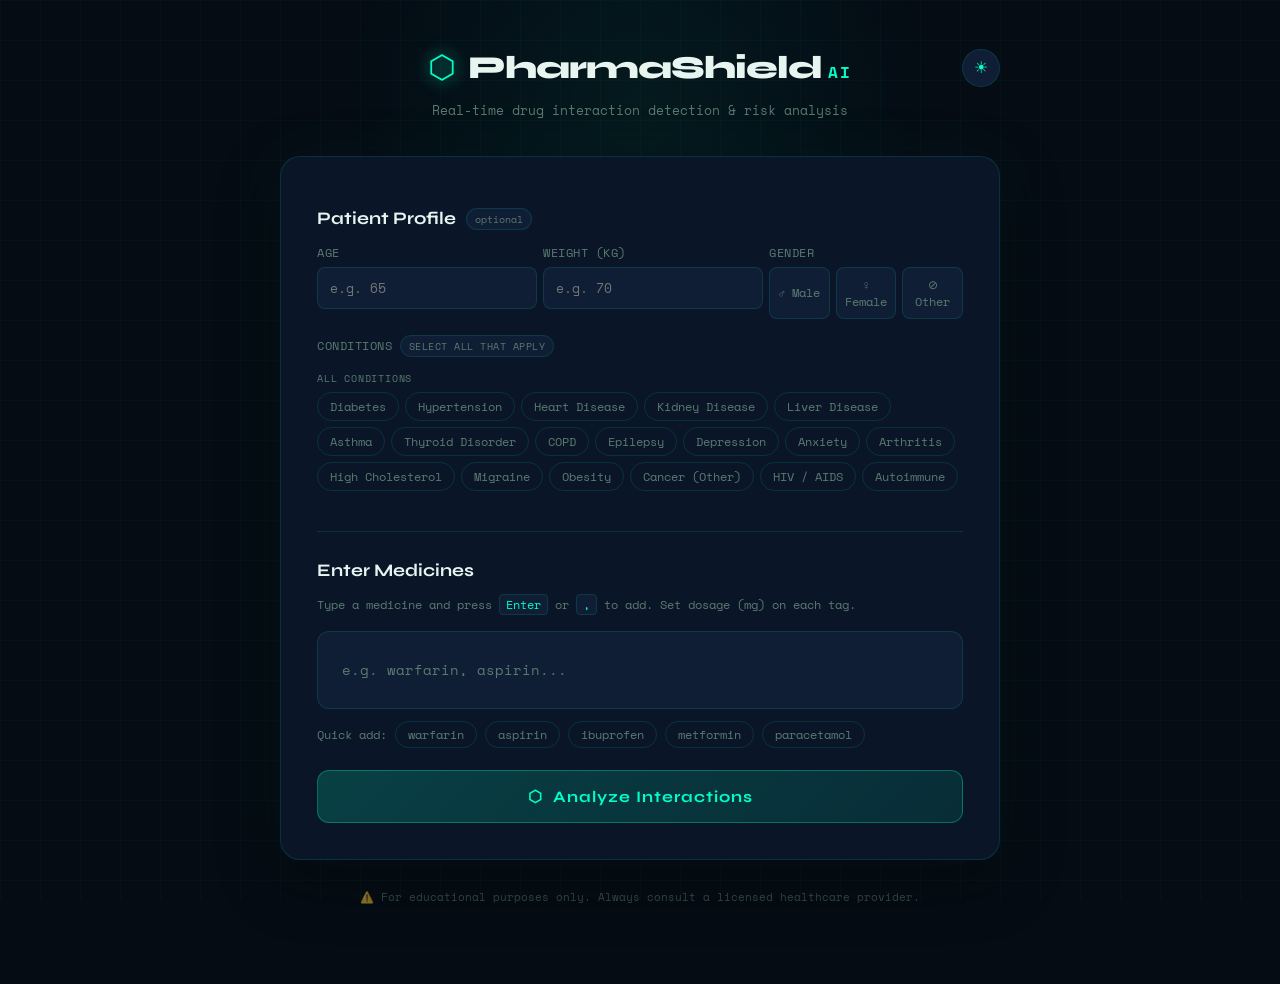
==== commit d559fd19: "Added web icon" ====
--- a/frontend/index.html
+++ b/frontend/index.html
@@ -7,6 +7,8 @@
   <link rel="preconnect" href="https://fonts.googleapis.com">
   <link href="https://fonts.googleapis.com/css2?family=Space+Mono:wght@400;700&family=Syne:wght@400;600;700;800&display=swap" rel="stylesheet">
   <link rel="stylesheet" href="style.css" />
+  <link rel="stylesheet" href="ml_style.css" />
+  <link rel="icon" type="image/png" href="favicon-32x32.png"/>
 </head>
 <body>
 
@@ -28,6 +30,7 @@
         <button class="theme-toggle" id="themeToggle" onclick="toggleTheme()" title="Toggle light / dark">
           <span class="theme-icon" id="themeIcon">☀</span>
         </button>
+         <span id="mlStatusBadge" class="ml-badge" style="display:none"></span>
       </div>
       <p class="tagline">Real-time drug interaction detection & risk analysis</p>
     </header>
@@ -169,4 +172,4 @@
 
   <script src="script.js"></script>
 </body>
-</html>
+</html>
--- a/frontend/style.css
+++ b/frontend/style.css
@@ -1,11 +1,7 @@
-/* ================================================
+/* 
    PharmaShield AI — Style
-   Fonts : Syne (display) + Space Mono (data)
    Themes: Dark (default) + Light
-   ================================================ */
-
    *, *::before, *::after { box-sizing: border-box; margin: 0; padding: 0; }
-
    /* ─── DARK THEME (default) ─── */
    :root,
    [data-theme="dark"] {
@@ -241,7 +237,7 @@
    .patient-grid {
      display: grid;
      grid-template-columns: repeat(auto-fill, minmax(150px, 1fr));
-     gap: 12px;
+     gap: 32px;
      margin-bottom: 18px;
    }
    
@@ -998,4 +994,4 @@
      .stats-bar    { flex-wrap: wrap; }
      .action-row   { flex-direction: column; }
      .theme-toggle { width: 32px; height: 32px; font-size: 0.85rem; }
-   }
+   }
--- a/frontend/ml_style.css
+++ b/frontend/ml_style.css
@@ -0,0 +1,180 @@
+/* ── ML Status Badge (shown near header) ────────── */
+.ml-badge {
+  display: none;
+  align-items: center;
+  gap: 5px;
+  font-family: var(--font-mono);
+  font-size: 0.7rem;
+  padding: 3px 10px;
+  border-radius: 20px;
+  font-weight: 600;
+  letter-spacing: 0.04em;
+}
+.ml-badge.ml-active {
+  background: rgba(0, 200, 120, 0.12);
+  color: var(--green);
+  border: 1px solid rgba(0, 200, 120, 0.3);
+}
+.ml-badge.ml-offline {
+  background: rgba(255, 77, 106, 0.1);
+  color: var(--red);
+  border: 1px solid rgba(255, 77, 106, 0.25);
+}
+
+/* ── ML Summary Box (below risk banner) ──────────── */
+.ml-summary-box {
+  background: var(--surface2);
+  border: 1px solid rgba(255, 255, 255, 0.07);
+  border-radius: 12px;
+  padding: 14px 18px;
+  margin: 12px 0;
+}
+.ml-summary-header {
+  display: flex;
+  align-items: center;
+  gap: 8px;
+  margin-bottom: 10px;
+}
+.ml-icon   { font-size: 1.1rem; }
+.ml-title  { font-weight: 700; font-size: 0.85rem; flex: 1; }
+.ml-conf-badge {
+  font-family: var(--font-mono);
+  font-size: 0.78rem;
+  font-weight: 700;
+  letter-spacing: 0.03em;
+}
+.ml-score-bar-wrap { margin-top: 6px; }
+.ml-score-bar {
+  height: 6px;
+  background: rgba(255, 255, 255, 0.08);
+  border-radius: 4px;
+  overflow: hidden;
+  margin-bottom: 4px;
+}
+.ml-score-fill {
+  height: 100%;
+  border-radius: 4px;
+  transition: width 0.5s ease;
+}
+.ml-score-labels {
+  display: flex;
+  justify-content: space-between;
+  font-size: 0.65rem;
+  font-family: var(--font-mono);
+  color: var(--text-muted);
+}
+.ml-fallback-note {
+  font-size: 0.72rem;
+  color: var(--orange);
+  margin-top: 8px;
+  font-family: var(--font-mono);
+}
+
+/* ── ML Pair Mini Badge (inside interaction cards) ── */
+.ml-pair-mini-badge {
+  display: inline-block;
+  font-size: 0.65rem;
+  font-family: var(--font-mono);
+  background: rgba(255, 255, 255, 0.05);
+  border: 1px solid rgba(255, 255, 255, 0.1);
+  border-radius: 5px;
+  padding: 2px 7px;
+  color: var(--text-muted);
+  margin-left: 6px;
+  vertical-align: middle;
+}
+
+/* ── ML Pair Breakdown Section ───────────────────── */
+.ml-pair-section {
+  margin-top: 20px;
+}
+.ml-section-title {
+  font-size: 0.85rem;
+  font-weight: 700;
+  letter-spacing: 0.05em;
+  text-transform: uppercase;
+  color: var(--text-muted);
+  margin-bottom: 12px;
+  font-family: var(--font-mono);
+}
+.ml-pair-grid {
+  display: grid;
+  grid-template-columns: repeat(auto-fill, minmax(280px, 1fr));
+  gap: 12px;
+}
+.ml-pair-card {
+  background: var(--surface2);
+  border: 1px solid rgba(255, 255, 255, 0.06);
+  border-radius: 10px;
+  padding: 14px 16px;
+}
+.ml-pair-card-header {
+  display: flex;
+  align-items: center;
+  justify-content: space-between;
+  margin-bottom: 6px;
+}
+.ml-pair-names {
+  font-weight: 600;
+  font-size: 0.82rem;
+}
+.ml-pair-risk-badge {
+  font-family: var(--font-mono);
+  font-size: 0.75rem;
+  font-weight: 700;
+  text-transform: uppercase;
+  letter-spacing: 0.04em;
+}
+.ml-pair-meta {
+  font-size: 0.72rem;
+  color: var(--text-muted);
+  font-family: var(--font-mono);
+  margin-bottom: 10px;
+}
+.ml-prob-breakdown {
+  display: flex;
+  flex-direction: column;
+  gap: 5px;
+}
+.ml-prob-row {
+  display: flex;
+  align-items: center;
+  gap: 8px;
+  font-size: 0.68rem;
+  font-family: var(--font-mono);
+}
+.ml-prob-label {
+  width: 65px;
+  color: var(--text-muted);
+  text-transform: capitalize;
+  flex-shrink: 0;
+}
+.ml-prob-bar-wrap {
+  flex: 1;
+  height: 4px;
+  background: rgba(255, 255, 255, 0.07);
+  border-radius: 3px;
+  overflow: hidden;
+}
+.ml-prob-bar {
+  height: 100%;
+  border-radius: 3px;
+  transition: width 0.4s ease;
+  min-width: 2px;
+}
+.ml-prob-val {
+  width: 30px;
+  text-align: right;
+  color: var(--text-muted);
+  flex-shrink: 0;
+}
+
+/* ── History ML Confidence Tag ───────────────────── */
+.history-conf {
+  font-family: var(--font-mono);
+  font-size: 0.65rem;
+  color: var(--accent);
+  background: rgba(var(--accent-rgb, 100, 180, 255), 0.1);
+  border-radius: 4px;
+  padding: 1px 6px;
+}
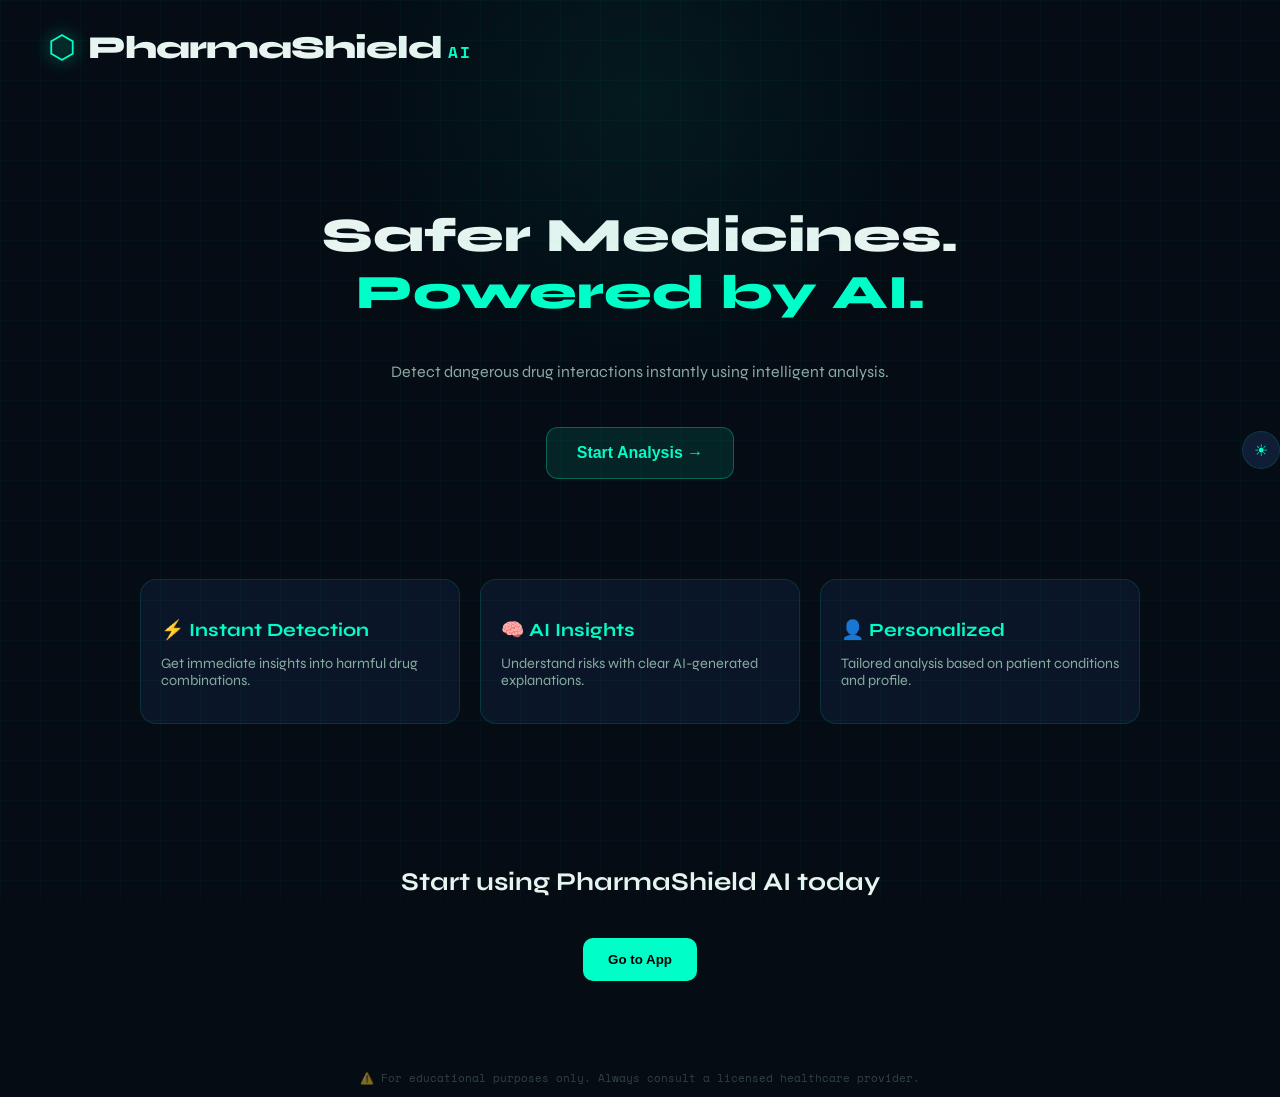
==== commit 9bfe818b: "Updated README and changed frontend" ====
--- a/frontend/index.html
+++ b/frontend/index.html
@@ -1,175 +1,137 @@
 <!DOCTYPE html>
 <html lang="en" data-theme="dark">
 <head>
-  <meta charset="UTF-8" />
-  <meta name="viewport" content="width=device-width, initial-scale=1.0"/>
-  <title>PharmaShield AI — Drug Interaction Checker</title>
+  <meta charset="UTF-8">
+  <meta name="viewport" content="width=device-width, initial-scale=1.0">
+  <title>PharmaShield AI</title>
+
   <link rel="preconnect" href="https://fonts.googleapis.com">
   <link href="https://fonts.googleapis.com/css2?family=Space+Mono:wght@400;700&family=Syne:wght@400;600;700;800&display=swap" rel="stylesheet">
-  <link rel="stylesheet" href="style.css" />
-  <link rel="stylesheet" href="ml_style.css" />
-  <link rel="icon" type="image/png" href="favicon-32x32.png"/>
+  <link rel="stylesheet" href="style.css">
+   <link rel="icon" type="image/png" href="favicon-32x32.png"/>
 </head>
+
 <body>
 
-  <div class="bg-grid"></div>
-  <div class="bg-glow"></div>
+<div class="bg-grid"></div>
+<div class="bg-glow"></div>
 
-  <div class="app-wrapper">
+<!-- NAVBAR -->
+<nav style="display:flex; justify-content:space-between; align-items:center; padding:20px 40px;">
+  <div class="logo">
+    <span class="logo-icon">⬡</span>
+    <div class="logo-text">
+      <span class="logo-main">PharmaShield</span>
+      <span class="logo-sub">AI</span>
+    </div>
+  </div>
 
-    <!-- Header -->
-    <header class="header">
-      <div class="header-top">
-        <div class="logo">
-          <span class="logo-icon">⬡</span>
-          <div class="logo-text">
-            <span class="logo-main">PharmaShield</span>
-            <span class="logo-sub">AI</span>
-          </div>
-        </div>
-        <button class="theme-toggle" id="themeToggle" onclick="toggleTheme()" title="Toggle light / dark">
-          <span class="theme-icon" id="themeIcon">☀</span>
-        </button>
-         <span id="mlStatusBadge" class="ml-badge" style="display:none"></span>
-      </div>
-      <p class="tagline">Real-time drug interaction detection & risk analysis</p>
-    </header>
+  <button class="theme-toggle" onclick="toggleTheme()">
+    <span id="themeIcon">☀</span>
+  </button>
+</nav>
 
-    <!-- Main Card -->
-    <main class="main-card">
+<!-- HERO -->
+<section style="text-align:center; padding:80px 20px 40px; max-width:900px; margin:auto;">
 
-      <!-- Patient Profile -->
-      <section class="patient-section">
-        <h2 class="section-title">Patient Profile <span class="optional-tag">optional</span></h2>
+  <h1 style="font-size:3rem; font-weight:800; line-height:1.2;">
+    Safer Medicines.<br>
+    <span style="color:var(--teal);">Powered by AI.</span>
+  </h1>
 
-        <div class="patient-grid">
-          <div class="field-group">
-            <label class="field-label">Age</label>
-            <input type="number" id="patientAge" class="field-input" placeholder="e.g. 65" min="1" max="120"/>
-          </div>
-          <div class="field-group">
-            <label class="field-label">Weight (kg)</label>
-            <input type="number" id="patientWeight" class="field-input" placeholder="e.g. 70" min="1" max="300"/>
-          </div>
-          <div class="field-group">
-            <label class="field-label">Gender</label>
-            <div class="gender-group" id="genderGroup">
-              <button class="gender-btn" data-val="male"   onclick="selectGender(this)">♂ Male</button>
-              <button class="gender-btn" data-val="female" onclick="selectGender(this)">♀ Female</button>
-              <button class="gender-btn" data-val="other"  onclick="selectGender(this)">⊘ Other</button>
-            </div>
-          </div>
-        </div>
+  <p style="margin-top:20px; color:var(--text-dim); font-size:1rem;">
+    Detect dangerous drug interactions instantly using intelligent analysis.
+  </p>
 
-        <!-- Conditions block — JS populates chips -->
-        <div class="field-group condition-field">
-          <div class="condition-label-row">
-            <label class="field-label">
-              Conditions <span class="optional-tag">select all that apply</span>
-            </label>
-            <span class="condition-gender-hint" id="conditionGenderHint"></span>
-          </div>
+  <button onclick="goToApp()" 
+    style="
+      margin-top:30px;
+      padding:16px 30px;
+      font-size:1rem;
+      border-radius:12px;
+      border:1px solid var(--border-hover);
+      background:var(--teal-dim);
+      color:var(--teal);
+      font-weight:700;
+      cursor:pointer;
+      transition:0.3s;
+    "
+    onmouseover="this.style.boxShadow='0 0 20px var(--teal-dim)'"
+    onmouseout="this.style.boxShadow='none'"
+  >
+    Start Analysis →
+  </button>
 
-          <!-- Priority / gender-specific conditions -->
-          <div class="condition-section" id="prioritySection" style="display:none">
-            <span class="condition-section-label" id="priorityLabel"></span>
-            <div class="condition-tags-wrapper" id="priorityChips"></div>
-          </div>
+</section>
 
-          <!-- General conditions always visible -->
-          <div class="condition-section">
-            <span class="condition-section-label" id="generalLabel">General</span>
-            <div class="condition-tags-wrapper" id="generalChips"></div>
-          </div>
-        </div>
-      </section>
+<!-- FEATURES GRID -->
+<section style="padding:60px 20px; max-width:1000px; margin:auto;">
 
-      <div class="divider"></div>
+  <div style="display:grid; grid-template-columns:repeat(auto-fit,minmax(250px,1fr)); gap:20px;">
 
-      <!-- Medicine Input -->
-      <section class="input-section">
-        <h2 class="section-title">Enter Medicines</h2>
-        <p class="section-desc">
-          Type a medicine and press <kbd>Enter</kbd> or <kbd>,</kbd> to add. Set dosage (mg) on each tag.
-        </p>
+    <div style="padding:20px; border:1px solid var(--border); border-radius:16px; background:var(--surface);">
+      <h3 style="color:var(--teal); margin-bottom:10px;">⚡ Instant Detection</h3>
+      <p style="color:var(--text-dim); font-size:0.9rem;">
+        Get immediate insights into harmful drug combinations.
+      </p>
+    </div>
 
-        <div class="tag-input-wrapper" id="tagWrapper">
-          <div class="tags-container" id="tagsContainer"></div>
-          <input
-            type="text"
-            id="medicineInput"
-            class="tag-input"
-            placeholder="e.g. warfarin, aspirin..."
-            autocomplete="off"
-          />
-        </div>
-        <div class="autocomplete-dropdown" id="autocompleteDropdown"></div>
+    <div style="padding:20px; border:1px solid var(--border); border-radius:16px; background:var(--surface);">
+      <h3 style="color:var(--teal); margin-bottom:10px;">🧠 AI Insights</h3>
+      <p style="color:var(--text-dim); font-size:0.9rem;">
+        Understand risks with clear AI-generated explanations.
+      </p>
+    </div>
 
-        <div class="quick-add">
-          <span class="quick-label">Quick add:</span>
-          <button class="chip" onclick="addMedicine('warfarin')">warfarin</button>
-          <button class="chip" onclick="addMedicine('aspirin')">aspirin</button>
-          <button class="chip" onclick="addMedicine('ibuprofen')">ibuprofen</button>
-          <button class="chip" onclick="addMedicine('metformin')">metformin</button>
-          <button class="chip" onclick="addMedicine('paracetamol')">paracetamol</button>
-        </div>
-
-        <button class="check-btn" id="checkBtn" onclick="checkInteractions()">
-          <span class="btn-icon">⬡</span>
-          Analyze Interactions
-        </button>
-      </section>
-
-      <!-- Loading -->
-      <div class="loading-state" id="loadingState" style="display:none">
-        <div class="loading-spinner"></div>
-        <p class="loading-text">Analyzing drug interactions...</p>
-      </div>
-
-      <!-- Results -->
-      <section class="results-section" id="resultsSection" style="display:none">
-
-        <div class="risk-banner" id="riskBanner">
-          <div class="risk-icon" id="riskIcon"></div>
-          <div class="risk-info">
-            <span class="risk-label" id="riskLabel"></span>
-            <span class="risk-detail" id="riskDetail"></span>
-          </div>
-          <div class="risk-badge" id="riskBadge"></div>
-        </div>
-
-        <div class="ai-box" id="aiBox" style="display:none">
-          <div class="ai-header">
-            <span class="ai-dot"></span>
-            <span class="ai-title">AI Safety Summary</span>
-          </div>
-          <p class="ai-text" id="aiText"></p>
-        </div>
-
-        <div class="interactions-list" id="interactionsList"></div>
-        <div class="stats-bar" id="statsBar"></div>
-
-        <div class="action-row">
-          <button class="action-btn" onclick="shareWhatsApp()">📲 Share on WhatsApp</button>
-          <button class="action-btn" onclick="toggleHistory()">🕓 View History</button>
-        </div>
-
-        <div class="history-panel" id="historyPanel" style="display:none">
-          <h3 class="history-title">Recent Checks</h3>
-          <div id="historyList"></div>
-        </div>
-
-        <button class="reset-btn" onclick="resetApp()">← Check Another Combination</button>
-      </section>
-
-    </main>
-
-    <footer class="footer">
-      <p>⚠️ For educational purposes only. Always consult a licensed healthcare provider.</p>
-    </footer>
+    <div style="padding:20px; border:1px solid var(--border); border-radius:16px; background:var(--surface);">
+      <h3 style="color:var(--teal); margin-bottom:10px;">👤 Personalized</h3>
+      <p style="color:var(--text-dim); font-size:0.9rem;">
+        Tailored analysis based on patient conditions and profile.
+      </p>
+    </div>
 
   </div>
 
-  <script src="script.js"></script>
+</section>
+
+<!-- CTA SECTION -->
+<section style="text-align:center; padding:60px 20px;">
+
+  <h2 style="font-size:1.6rem;">Start using PharmaShield AI today</h2>
+
+  <button onclick="goToApp()" 
+    style="
+      margin-top:20px;
+      padding:14px 25px;
+      border-radius:10px;
+      border:none;
+      background:var(--teal);
+      color:black;
+      font-weight:700;
+      cursor:pointer;
+    "
+  >
+    Go to App
+  </button>
+
+</section>
+
+<!-- FOOTER -->
+<footer class="footer">
+  <p>⚠️ For educational purposes only. Always consult a licensed healthcare provider.</p>
+</footer>
+
+<script>
+function goToApp(){
+  window.location.href = "index.html";
+}
+
+function toggleTheme(){
+  const html = document.documentElement;
+  const isDark = html.getAttribute('data-theme') === 'dark';
+  html.setAttribute('data-theme', isDark ? 'light' : 'dark');
+  document.getElementById('themeIcon').textContent = isDark ? '☽' : '☀';
+}
+</script>
 </body>
 </html>
